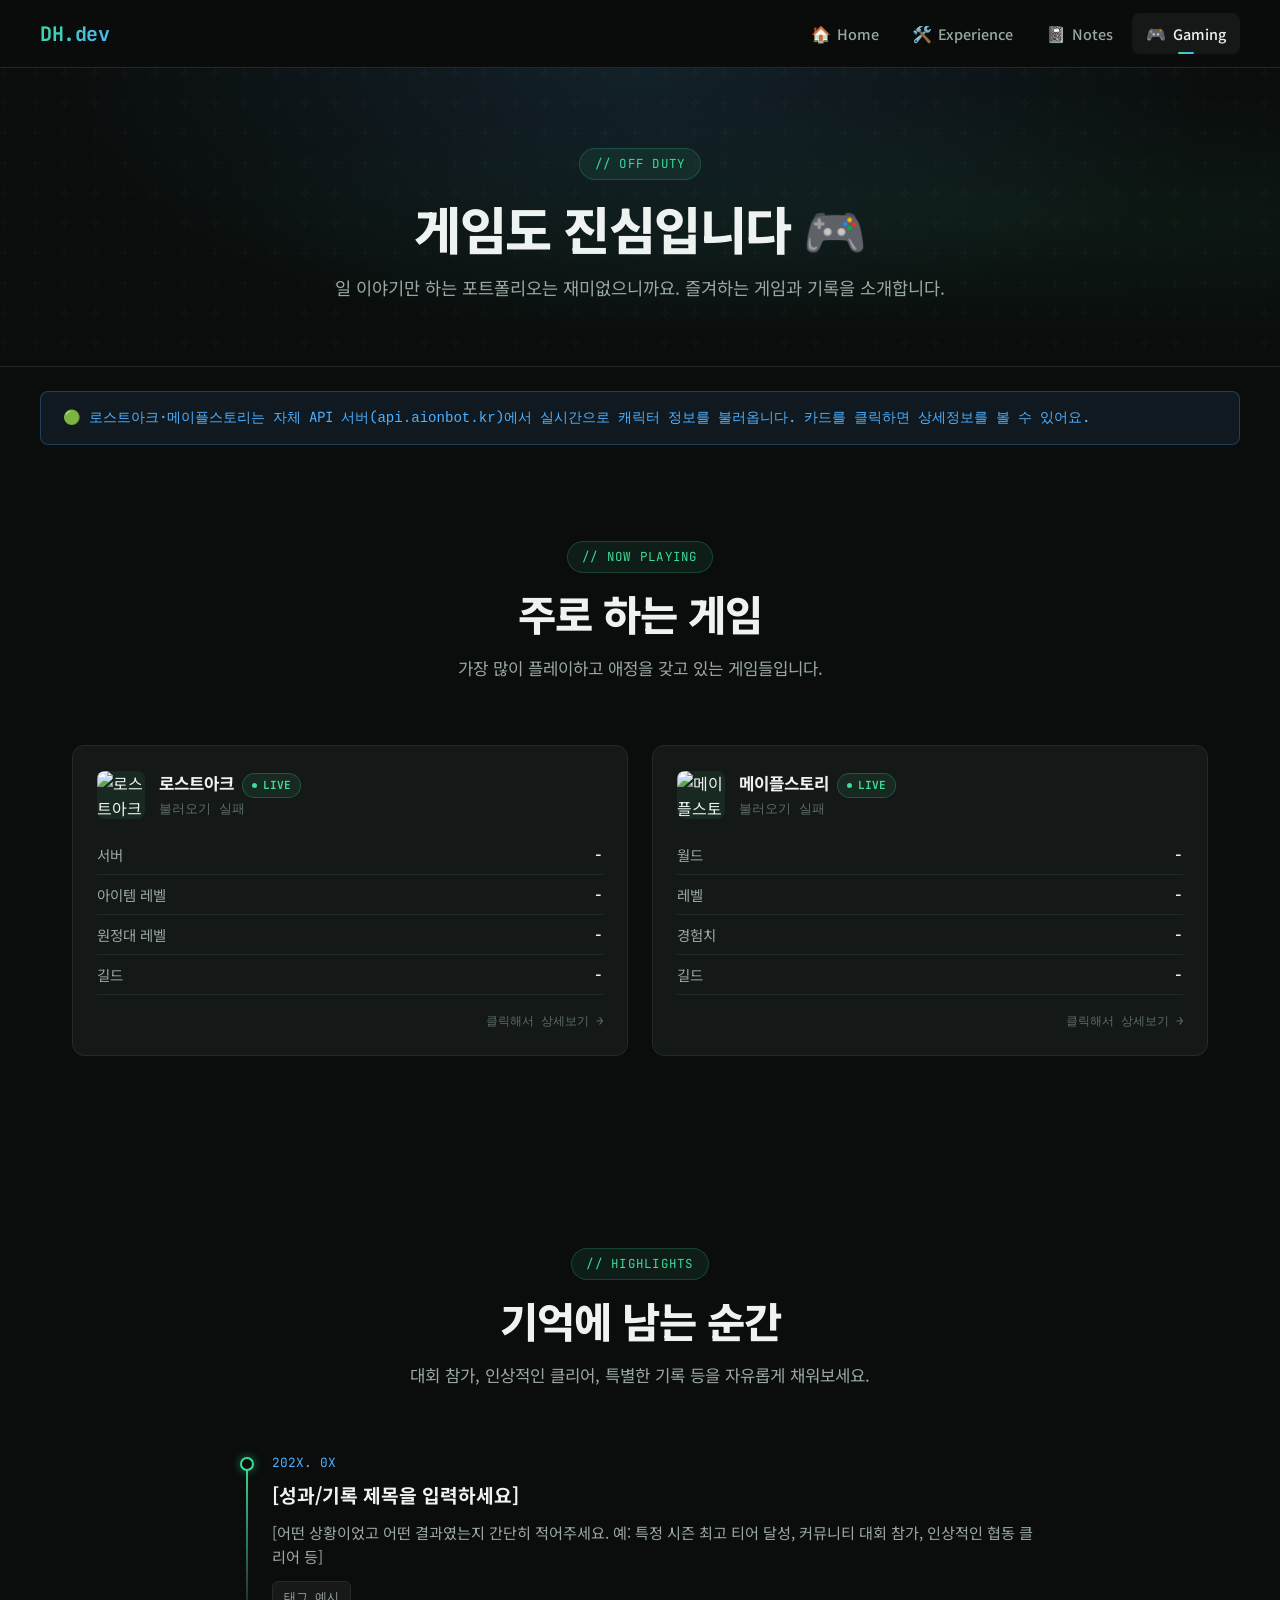
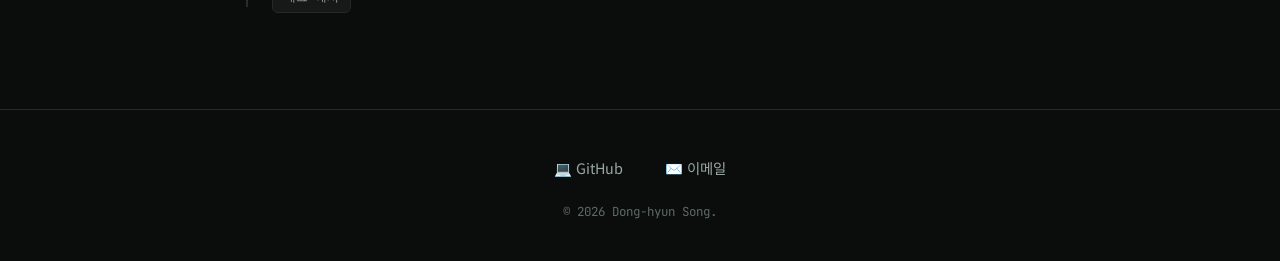
==== gaming.html @ ca07e4b8 "gaming: 각인 배지 한 줄로 표시되도록 수정 (줄바꿈 대신 가로 스크롤)" ====
<!DOCTYPE html>
<html lang="ko">
<head>
  <meta charset="UTF-8" />
  <meta name="viewport" content="width=device-width, initial-scale=1.0" />
  <meta name="description" content="송동현 | 게임 취미와 전적을 소개하는 페이지" />
  <title>Gaming | 송동현</title>
  <link rel="icon" href="data:image/svg+xml,%3Csvg xmlns='http://www.w3.org/2000/svg' viewBox='0 0 100 100'%3E%3Crect width='100' height='100' rx='20' fill='%230a0d0c'/%3E%3Cpath d='M50 18 L82 32 V52 C82 70 68 82 50 88 C32 82 18 70 18 52 V32 Z' fill='none' stroke='%233ddc97' stroke-width='6'/%3E%3Cpath d='M38 50 L46 58 L64 40' fill='none' stroke='%234fb0ff' stroke-width='6' stroke-linecap='round' stroke-linejoin='round'/%3E%3C/svg%3E" />
  <link rel="preconnect" href="https://fonts.googleapis.com" />
  <link rel="preconnect" href="https://fonts.gstatic.com" crossorigin />
  <link href="https://fonts.googleapis.com/css2?family=Noto+Sans+KR:wght@400;500;700;900&family=JetBrains+Mono:wght@400;700&display=swap" rel="stylesheet" />
  <link rel="stylesheet" href="css/style.css" />
  <link rel="stylesheet" href="css/animations.css" />
  <style>
    .placeholder-banner {
      max-width: 1200px;
      margin: 1.5rem auto 0;
      padding: 0.9rem 1.4rem;
      background: rgba(79, 176, 255, 0.08);
      border: 1px solid rgba(79, 176, 255, 0.25);
      border-radius: var(--radius-sm);
      color: var(--accent-blue);
      font-size: 0.88rem;
      font-family: var(--font-mono);
    }
    .game-card-head {
      display: flex;
      align-items: center;
      gap: 0.9rem;
      margin-bottom: 1rem;
    }
    .game-icon {
      width: 48px; height: 48px;
      display: flex; align-items: center; justify-content: center;
      background: rgba(61, 220, 151, 0.08);
      border-radius: var(--radius-sm);
      font-size: 1.4rem;
      flex-shrink: 0;
    }
    .game-meta { font-size: 0.82rem; color: var(--text-muted); font-family: var(--font-mono); }
    .stat-row { display: flex; justify-content: space-between; padding: 0.5rem 0; border-bottom: 1px solid var(--border); font-size: 0.9rem; }
    .stat-row:last-child { border-bottom: none; }
    .stat-row span:first-child { color: var(--text-secondary); }
    .stat-row span:last-child { font-family: var(--font-mono); color: var(--text-primary); font-weight: 600; text-align: right; }
    .game-portrait {
      width: 48px; height: 48px;
      border-radius: var(--radius-sm);
      object-fit: cover;
      background: rgba(61, 220, 151, 0.08);
      flex-shrink: 0;
    }
    .live-badge {
      display: inline-flex; align-items: center; gap: 0.35rem;
      font-family: var(--font-mono); font-size: 0.7rem;
      color: var(--accent-green);
      background: rgba(61, 220, 151, 0.08);
      border: 1px solid rgba(61, 220, 151, 0.25);
      padding: 0.15rem 0.55rem;
      border-radius: 999px;
      margin-left: 0.5rem;
      vertical-align: middle;
    }
    .live-badge .dot {
      width: 5px; height: 5px; border-radius: 50%;
      background: var(--accent-green);
      animation: pulseGlow 2s ease-in-out infinite;
    }

    /* ── Clickable game card ─────────────────────────────── */
    .game-card {
      cursor: pointer;
    }
    .game-card:hover { border-color: var(--border-accent); }
    .game-card:focus-visible {
      outline: 2px solid var(--accent-green);
      outline-offset: 2px;
    }
    .game-card-hint {
      margin-top: 1rem;
      font-size: 0.78rem;
      color: var(--text-muted);
      font-family: var(--font-mono);
      text-align: right;
    }

    /* ── Detail overlay (FLIP shared-element transition) ─── */
    .detail-overlay {
      position: fixed; inset: 0; z-index: 2000;
      display: none;
      background: rgba(5, 8, 7, 0.65);
      backdrop-filter: blur(6px);
      -webkit-backdrop-filter: blur(6px);
    }
    .detail-overlay.open { display: block; }

    .detail-panel {
      position: fixed;
      top: 4vh; left: 8vw; width: 84vw; height: 92vh;
      background: var(--bg-card);
      border: 1px solid var(--border-accent);
      border-radius: var(--radius-lg);
      box-shadow: var(--shadow-card);
      overflow-y: auto;
      transform-origin: top left;
      padding: 2.5rem;
      max-width: 720px;
      margin: 0 auto;
      left: 0; right: 0;
    }

    .detail-close {
      position: absolute;
      top: 1.2rem; right: 1.2rem;
      width: 36px; height: 36px;
      display: flex; align-items: center; justify-content: center;
      background: rgba(255,255,255,0.05);
      border: 1px solid var(--border);
      border-radius: 50%;
      color: var(--text-secondary);
      font-size: 1.1rem;
      cursor: pointer;
    }
    .detail-close:hover { color: var(--text-primary); border-color: var(--accent-green); }

    .detail-content-inner { opacity: 0; transition: opacity 0.25s ease; }
    .detail-content-inner.visible { opacity: 1; }

    .detail-header {
      display: flex; align-items: center; gap: 1.2rem;
      margin-bottom: 2rem;
      padding-right: 2.5rem;
    }
    .detail-portrait {
      width: 84px; height: 84px;
      border-radius: var(--radius-md);
      object-fit: cover;
      background: rgba(61, 220, 151, 0.08);
      flex-shrink: 0;
    }
    .detail-game-tag {
      font-family: var(--font-mono); font-size: 0.75rem;
      color: var(--accent-green); margin-bottom: 0.3rem;
    }
    .detail-title { font-size: 1.5rem; font-weight: 800; margin-bottom: 0.3rem; }
    .detail-sub { color: var(--text-secondary); font-size: 0.92rem; }

    .detail-stats { display: grid; grid-template-columns: 1fr 1fr; gap: 0 2rem; }
    .detail-stats .stat-row { grid-column: span 1; }
    @media (max-width: 560px) {
      .detail-stats { grid-template-columns: 1fr; }
    }

    .detail-external-link {
      display: inline-flex; align-items: center; gap: 0.4rem;
      margin-top: 0.6rem;
      font-family: var(--font-mono); font-size: 0.78rem;
      color: var(--accent-blue);
      border: 1px solid rgba(79, 176, 255, 0.3);
      background: rgba(79, 176, 255, 0.08);
      padding: 0.3rem 0.8rem;
      border-radius: 999px;
    }
    .detail-external-link:hover { border-color: var(--accent-blue); background: rgba(79, 176, 255, 0.14); }

    .detail-section-title {
      font-family: var(--font-mono); font-size: 0.78rem;
      color: var(--accent-blue); text-transform: uppercase; letter-spacing: 0.06em;
      margin: 2rem 0 0.9rem;
      padding-bottom: 0.5rem;
      border-bottom: 1px solid var(--border);
    }
    .detail-loading { color: var(--text-muted); font-size: 0.85rem; font-family: var(--font-mono); }

    .detail-icon-grid {
      display: grid;
      grid-template-columns: repeat(auto-fill, minmax(68px, 1fr));
      gap: 0.7rem;
    }
    .detail-icon-item {
      display: flex; flex-direction: column; align-items: center; gap: 0.3rem;
      text-align: center;
    }
    .detail-icon-item img {
      width: 42px; height: 42px;
      border-radius: 6px; object-fit: cover;
      background: rgba(255,255,255,0.04);
      border: 1px solid var(--border);
    }
    .detail-icon-item .icon-lv {
      font-family: var(--font-mono); font-size: 0.66rem; color: var(--text-muted);
    }
    .detail-icon-item .icon-name {
      font-size: 0.68rem; color: var(--text-secondary); line-height: 1.25;
      max-width: 76px; overflow: hidden; text-overflow: ellipsis;
      white-space: nowrap;
    }

    .detail-badge-list {
      display: flex; flex-wrap: nowrap; gap: 0.4rem;
      overflow-x: auto;
      padding-bottom: 0.2rem; /* room for scrollbar without clipping badges */
    }
    .detail-badge {
      display: inline-flex; align-items: center; gap: 0.3rem;
      padding: 0.3rem 0.6rem;
      border-radius: 6px;
      font-size: 0.76rem;
      white-space: nowrap;
      flex-shrink: 0;
      border: 1px solid var(--border);
      background: rgba(255,255,255,0.03);
    }
    .detail-badge .badge-lv { font-family: var(--font-mono); font-size: 0.7rem; color: var(--text-muted); }

    .detail-table { width: 100%; border-collapse: collapse; font-size: 0.85rem; }
    .detail-table td { padding: 0.4rem 0.5rem; border-bottom: 1px solid var(--border); }
    .detail-table td:first-child { color: var(--text-secondary); }
    .detail-table td:last-child { text-align: right; font-family: var(--font-mono); color: var(--text-primary); }

    /* 로펙에서 가져온 장비/악세서리 (환산점수 등 계산값 제외, 원본 정보만) */
    .equip-grid {
      display: grid;
      grid-template-columns: repeat(auto-fill, minmax(84px, 1fr));
      gap: 0.8rem;
    }
    .equip-item {
      display: flex; flex-direction: column; align-items: center; gap: 0.3rem;
      text-align: center;
    }
    .equip-item img {
      width: 48px; height: 48px;
      border-radius: 6px; object-fit: cover;
      background: rgba(255,255,255,0.04);
      border: 2px solid var(--border);
    }
    .equip-item .equip-slot { font-size: 0.66rem; color: var(--text-muted); }
    .equip-item .equip-name {
      font-size: 0.7rem; color: var(--text-secondary); line-height: 1.25;
      max-width: 90px; overflow: hidden; text-overflow: ellipsis; white-space: nowrap;
    }
    .equip-item .equip-meta { font-family: var(--font-mono); font-size: 0.66rem; color: var(--text-muted); }

    .accessory-grid {
      display: grid;
      grid-template-columns: repeat(auto-fill, minmax(220px, 1fr));
      gap: 0.8rem;
    }
    .accessory-card {
      display: flex; gap: 0.8rem;
      padding: 0.8rem;
      border: 1px solid var(--border);
      border-radius: var(--radius-sm);
      background: rgba(255,255,255,0.02);
    }
    .accessory-card img {
      width: 44px; height: 44px;
      border-radius: 6px; object-fit: cover;
      background: rgba(255,255,255,0.04);
      border: 2px solid var(--border);
      flex-shrink: 0;
    }
    .accessory-card .accessory-quality { font-family: var(--font-mono); font-size: 0.72rem; margin-bottom: 0.3rem; }
    .accessory-option-row { display: flex; gap: 0.4rem; font-size: 0.76rem; color: var(--text-secondary); margin-bottom: 0.15rem; }
    .accessory-option-row .opt-tier { font-family: var(--font-mono); color: var(--text-muted); flex-shrink: 0; }

    .badge-icon { width: 16px; height: 16px; border-radius: 4px; object-fit: cover; }

    @media (prefers-reduced-motion: reduce) {
      .detail-panel { transition: none !important; }
    }
  </style>
</head>
<body>
  <nav class="navbar">
    <div class="nav-inner">
      <a href="index.html" class="nav-logo">DH<span>.</span>dev</a>
      <ul class="nav-links">
        <li><a href="index.html"><span class="nav-icon">🏠</span>Home</a></li>
        <li><a href="experience.html"><span class="nav-icon">🛠️</span>Experience</a></li>
        <li><a href="notes.html"><span class="nav-icon">📓</span>Notes</a></li>
        <li><a href="gaming.html"><span class="nav-icon">🎮</span>Gaming</a></li>
      </ul>
      <button class="nav-hamburger" aria-label="메뉴 열기"><span></span><span></span><span></span></button>
    </div>
  </nav>

  <div class="page-wrapper">
    <div class="page-hero">
      <div class="page-hero-content">
        <span class="section-tag">// Off Duty</span>
        <h1>게임도 진심입니다 🎮</h1>
        <p>일 이야기만 하는 포트폴리오는 재미없으니까요. 즐겨하는 게임과 기록을 소개합니다.</p>
      </div>
    </div>

    <div class="placeholder-banner">
      🟢 로스트아크·메이플스토리는 자체 API 서버(<code>api.aionbot.kr</code>)에서 실시간으로 캐릭터 정보를 불러옵니다. 카드를 클릭하면 상세정보를 볼 수 있어요.
    </div>

    <section class="section">
      <div class="section-header">
        <span class="section-tag">// Now Playing</span>
        <h2 class="section-title">주로 하는 게임</h2>
        <p class="section-desc">가장 많이 플레이하고 애정을 갖고 있는 게임들입니다.</p>
      </div>

      <div class="grid-2 reveal-group">
        <div class="card game-card" id="card-lostark" role="button" tabindex="0" aria-label="로스트아크 상세정보 보기">
          <div class="game-card-head">
            <img class="game-portrait" id="lostark-img" alt="로스트아크 캐릭터 이미지" onerror="this.replaceWith(Object.assign(document.createElement('div'),{className:'game-icon',textContent:'🗡️'}))" />
            <div>
              <h3 style="font-size:1.05rem;">로스트아크<span class="live-badge"><span class="dot"></span>LIVE</span></h3>
              <div class="game-meta" id="lostark-meta">불러오는 중…</div>
            </div>
          </div>
          <div class="stat-row"><span>서버</span><span id="lostark-server">-</span></div>
          <div class="stat-row"><span>아이템 레벨</span><span id="lostark-itemlevel">-</span></div>
          <div class="stat-row"><span>원정대 레벨</span><span id="lostark-expedition">-</span></div>
          <div class="stat-row"><span>길드</span><span id="lostark-guild">-</span></div>
          <div class="game-card-hint">클릭해서 상세보기 →</div>
        </div>

        <div class="card game-card" id="card-maple" role="button" tabindex="0" aria-label="메이플스토리 상세정보 보기">
          <div class="game-card-head">
            <img class="game-portrait" id="maple-img" alt="메이플스토리 캐릭터 이미지" onerror="this.replaceWith(Object.assign(document.createElement('div'),{className:'game-icon',textContent:'🍁'}))" />
            <div>
              <h3 style="font-size:1.05rem;">메이플스토리<span class="live-badge"><span class="dot"></span>LIVE</span></h3>
              <div class="game-meta" id="maple-meta">불러오는 중…</div>
            </div>
          </div>
          <div class="stat-row"><span>월드</span><span id="maple-world">-</span></div>
          <div class="stat-row"><span>레벨</span><span id="maple-level">-</span></div>
          <div class="stat-row"><span>경험치</span><span id="maple-exp">-</span></div>
          <div class="stat-row"><span>길드</span><span id="maple-guild">-</span></div>
          <div class="game-card-hint">클릭해서 상세보기 →</div>
        </div>
      </div>
    </section>

    <!-- ── ACHIEVEMENTS ─────────────────────────────────── -->
    <section class="section">
      <div class="section-header">
        <span class="section-tag">// Highlights</span>
        <h2 class="section-title">기억에 남는 순간</h2>
        <p class="section-desc">대회 참가, 인상적인 클리어, 특별한 기록 등을 자유롭게 채워보세요.</p>
      </div>

      <div class="timeline">
        <div class="timeline-item">
          <div class="timeline-dot"></div>
          <div class="timeline-date">202X. 0X</div>
          <div class="timeline-title">[성과/기록 제목을 입력하세요]</div>
          <p class="timeline-desc">[어떤 상황이었고 어떤 결과였는지 간단히 적어주세요. 예: 특정 시즌 최고 티어 달성, 커뮤니티 대회 참가, 인상적인 협동 클리어 등]</p>
          <div class="timeline-tags">
            <span class="tag">태그 예시</span>
          </div>
        </div>
      </div>
    </section>
  </div>

  <!-- ── Detail overlay ───────────────────────────────────── -->
  <div class="detail-overlay" id="detail-overlay" aria-hidden="true">
    <div class="detail-panel" id="detail-panel">
      <button class="detail-close" id="detail-close" aria-label="닫기">✕</button>
      <div class="detail-content-inner" id="detail-content-inner">
        <div class="detail-header">
          <img class="detail-portrait" id="detail-portrait" alt="" onerror="this.style.visibility='hidden'" />
          <div>
            <div class="detail-game-tag" id="detail-game-tag"></div>
            <div class="detail-title" id="detail-title"></div>
            <div class="detail-sub" id="detail-sub"></div>
            <a class="detail-external-link" id="detail-external-link" href="#" target="_blank" rel="noopener">↗ 원본 사이트에서 더 자세히 보기</a>
          </div>
        </div>
        <div class="detail-stats" id="detail-stats"></div>
        <div id="detail-extra"></div>
      </div>
    </div>
  </div>

  <footer>
    <div class="footer-inner">
      <div class="footer-links">
        <a class="footer-link" href="https://github.com/songdong7409-creator" target="_blank" rel="noopener">💻 GitHub</a>
        <a class="footer-link" href="mailto:songdong7409@gmail.com">✉️ 이메일</a>
      </div>
      <div class="footer-copy">© 2026 Dong-hyun Song.</div>
    </div>
  </footer>

  <script src="js/main.js"></script>
  <script>
    (function () {
      'use strict';
      const API_BASE = 'https://api.aionbot.kr';
      const LOSTARK_CHARACTER = '물설아';
      const MAPLE_CHARACTER = '트넌지팅럴넌';
      const REDUCE_MOTION = window.matchMedia('(prefers-reduced-motion: reduce)').matches;

      let lostarkData = null;
      let mapleData = null;
      let lostarkDetailData = null;
      let mapleDetailData = null;
      let lopecData = null; // 로펙에서 가져온 장비/악세서리/각인아이콘 (환산점수 등은 제외)

      const LOSTARK_GRADE_COLOR = {
        '일반': '#b0b0b0', '고급': '#86e08a', '희귀': '#5fb6ff',
        '영웅': '#c576f6', '전설': '#f6a623', '유물': '#f0522d', '고대': '#e0d0a8', '에스더': '#ff8fc7',
      };

      // ── Load summary cards ──────────────────────────────
      async function loadLostArk() {
        const metaEl = document.getElementById('lostark-meta');
        try {
          const res = await fetch(`${API_BASE}/api/lostark/${encodeURIComponent(LOSTARK_CHARACTER)}`);
          if (!res.ok) throw new Error(`HTTP ${res.status}`);
          const d = await res.json();
          lostarkData = d;

          setImageBlob(document.getElementById('lostark-img'), imgProxy(d.CharacterImage));
          metaEl.textContent = `${d.CharacterClassName || 'MMORPG'} · ${d.CharacterName || LOSTARK_CHARACTER}`;
          document.getElementById('lostark-server').textContent = d.ServerName || '-';
          document.getElementById('lostark-itemlevel').textContent = d.ItemAvgLevel || '-';
          document.getElementById('lostark-expedition').textContent = d.ExpeditionLevel ? `Lv.${d.ExpeditionLevel}` : '-';
          document.getElementById('lostark-guild').textContent = d.GuildName || '-';
        } catch (err) {
          metaEl.textContent = '불러오기 실패';
          console.warn('Lost Ark API error:', err);
        }
      }

      let mapleMaintenance = false;

      async function loadMaple() {
        const metaEl = document.getElementById('maple-meta');
        try {
          const res = await fetch(`${API_BASE}/api/maple/${encodeURIComponent(MAPLE_CHARACTER)}`);
          if (res.status === 503) {
            const body = await res.json().catch(() => ({}));
            if (body.error === 'maintenance') {
              mapleMaintenance = true;
              metaEl.textContent = '🛠️ 점검 중';
              ['maple-world', 'maple-level', 'maple-exp', 'maple-guild'].forEach((id) => {
                document.getElementById(id).textContent = '점검 중';
              });
              return;
            }
          }
          if (!res.ok) throw new Error(`HTTP ${res.status}`);
          const d = await res.json();
          mapleData = d;
          mapleMaintenance = false;

          if (d.character_image) setImageBlob(document.getElementById('maple-img'), imgProxy(d.character_image));
          metaEl.textContent = `${d.character_class || 'MMORPG'} · ${d.character_name || MAPLE_CHARACTER}`;
          document.getElementById('maple-world').textContent = d.world_name || '-';
          document.getElementById('maple-level').textContent = d.character_level ? `Lv.${d.character_level}` : '-';
          document.getElementById('maple-exp').textContent = d.character_exp_rate ? `${d.character_exp_rate}%` : '-';
          document.getElementById('maple-guild').textContent = d.character_guild_name || '-';
        } catch (err) {
          metaEl.textContent = '불러오기 실패';
          console.warn('MapleStory API error:', err);
        }
      }

      // ── Detail overlay content ──────────────────────────
      function statRow(label, value) {
        return `<div class="stat-row"><span>${label}</span><span>${value ?? '-'}</span></div>`;
      }

      function escapeHtml(s) {
        return String(s ?? '').replace(/[&<>"']/g, (c) => ({ '&': '&amp;', '<': '&lt;', '>': '&gt;', '"': '&quot;', "'": '&#39;' }[c]));
      }

      // 일부 방문자 네트워크/확장 프로그램이 <img src>로 게임사 CDN 이미지를
      // 바로 여는 걸 막는 경우가 있어서, fetch로 받아 blob URL로 바꿔서 표시합니다.
      function imgProxy(url) {
        return url ? `${API_BASE}/api/img?u=${encodeURIComponent(url)}` : '';
      }

      async function setImageBlob(imgEl, url) {
        if (!imgEl || !url) return;
        try {
          const res = await fetch(url);
          if (!res.ok) throw new Error(`HTTP ${res.status}`);
          const blob = await res.blob();
          imgEl.src = URL.createObjectURL(blob);
        } catch (err) {
          imgEl.dispatchEvent(new Event('error'));
        }
      }

      // container 안의 data-src 속성이 붙은 <img>들을 전부 blob으로 채웁니다.
      function hydrateImages(container) {
        container.querySelectorAll('img[data-src]').forEach((img) => {
          const url = img.dataset.src;
          delete img.dataset.src;
          setImageBlob(img, url);
        });
      }

      function renderIconGrid(items, { levelKey = 'level', levelPrefix = 'Lv.' } = {}) {
        if (!items || !items.length) return '<p class="detail-loading">정보 없음</p>';
        return `<div class="detail-icon-grid">${items.map((it) => `
          <div class="detail-icon-item">
            <img data-src="${imgProxy(it.icon)}" alt="" onerror="this.style.visibility='hidden'" />
            <div class="icon-name">${escapeHtml(it.name)}</div>
            ${it[levelKey] != null ? `<div class="icon-lv">${levelPrefix}${escapeHtml(it[levelKey])}</div>` : ''}
          </div>`).join('')}</div>`;
      }

      function renderArkPassiveBadges(items, icons) {
        if (!items || !items.length) return '<p class="detail-loading">정보 없음</p>';
        return `<div class="detail-badge-list">${items.map((it) => {
          const color = LOSTARK_GRADE_COLOR[it.grade] || 'var(--text-secondary)';
          const icon = icons && icons[it.name];
          const iconHtml = icon ? `<img class="badge-icon" data-src="${imgProxy(icon)}" alt="" onerror="this.style.visibility='hidden'" />` : '';
          return `<span class="detail-badge" style="border-color:${color}55;color:${color};">${iconHtml}${escapeHtml(it.name)}<span class="badge-lv">Lv.${escapeHtml(it.level)}</span></span>`;
        }).join('')}</div>`;
      }

      function renderHyperStatTable(items) {
        if (!items || !items.length) return '<p class="detail-loading">정보 없음</p>';
        return `<table class="detail-table">${items.map((h) => `
          <tr><td>${escapeHtml(h.type)} (Lv.${escapeHtml(h.level)})</td><td>${escapeHtml(h.increase)}</td></tr>
        `).join('')}</table>`;
      }

      // ── 로펙(lopec.kr)에서 가져온 장비/악세서리 렌더링 ─────
      // 환산점수·전투력·랭킹 등 그쪽 자체 계산값은 절대 안 씀 — 아이템 이름·품질·옵션 같은
      // 원본 게임 정보만 그대로 옮긴다.
      function renderEquipmentGrid(items) {
        if (!items || !items.length) return '<p class="detail-loading">정보 없음</p>';
        return `<div class="equip-grid">${items.map((it) => {
          const color = LOSTARK_GRADE_COLOR[it.grade] || 'var(--border)';
          const meta = [it.itemLevel, it.quality].filter(Boolean).join(' · ');
          return `
          <div class="equip-item">
            <img data-src="${imgProxy(it.icon)}" alt="" style="border-color:${color}88;" onerror="this.style.visibility='hidden'" />
            <div class="equip-slot">${escapeHtml(it.slot)}</div>
            <div class="equip-name" title="${escapeHtml(it.name)}">${escapeHtml(it.name)}</div>
            <div class="equip-meta">${escapeHtml(meta)}</div>
          </div>`;
        }).join('')}</div>`;
      }

      function optionRowsHtml(options) {
        return (options || []).map((o) => `
          <div class="accessory-option-row"><span class="opt-tier">${escapeHtml(o.tier)}</span><span>${escapeHtml(o.text)}</span></div>
        `).join('');
      }

      function statRowsHtml(stats) {
        return (stats || []).map((s) => `
          <div class="accessory-option-row"><span class="opt-tier">${escapeHtml(s.name)}</span><span>+${escapeHtml(s.value)}</span></div>
        `).join('');
      }

      function renderAccessoryCards(items) {
        if (!items || !items.length) return '<p class="detail-loading">정보 없음</p>';
        return `<div class="accessory-grid">${items.map((it) => {
          const color = LOSTARK_GRADE_COLOR[it.grade] || 'var(--border)';
          const img = `<img data-src="${imgProxy(it.icon)}" alt="" style="border-color:${color}88;" onerror="this.style.visibility='hidden'" />`;

          if (it.type === 'stone') {
            const pointsHtml = (it.engravingPoints || []).map((p) => `
              <div class="accessory-option-row"><span class="opt-tier">${escapeHtml(p.name)}</span><span>+${escapeHtml(p.value)}</span></div>
            `).join('');
            const penaltyHtml = it.penalty
              ? `<div class="accessory-option-row" style="color:#ff8a80;"><span class="opt-tier">${escapeHtml(it.penalty.name)}</span><span>-${escapeHtml(it.penalty.value)}</span></div>`
              : '';
            return `
            <div class="accessory-card">
              ${img}
              <div>
                <div class="accessory-quality" style="color:${color};">어빌리티 스톤 · ${escapeHtml(it.stoneName || it.grade || '')}</div>
                ${pointsHtml}${penaltyHtml}
              </div>
            </div>`;
          }

          if (it.type === 'bangle') {
            return `
            <div class="accessory-card">
              ${img}
              <div>
                <div class="accessory-quality" style="color:${color};">팔찌 · ${escapeHtml(it.grade || '')}</div>
                ${statRowsHtml(it.stats)}
                ${optionRowsHtml(it.options)}
              </div>
            </div>`;
          }

          return `
          <div class="accessory-card">
            ${img}
            <div>
              <div class="accessory-quality" style="color:${color};">${escapeHtml(it.tier || '')} · ${escapeHtml(it.quality || '')}</div>
              ${optionRowsHtml(it.options)}
            </div>
          </div>`;
        }).join('')}</div>`;
      }

      // ── Lazy-loaded extra detail sections ────────────────
      async function loadLostArkDetailExtra() {
        const extraEl = document.getElementById('detail-extra');
        if (lostarkDetailData) return renderLostArkExtra(lostarkDetailData, lopecData);

        extraEl.innerHTML = `
          <div class="detail-section-title">각인</div><p class="detail-loading">불러오는 중…</p>
          <div class="detail-section-title">보석</div><p class="detail-loading">불러오는 중…</p>
          <div class="detail-section-title">전투 스킬</div><p class="detail-loading">불러오는 중…</p>
          <div class="detail-section-title">장비</div><p class="detail-loading">불러오는 중…</p>
          <div class="detail-section-title">악세서리</div><p class="detail-loading">불러오는 중…</p>`;

        const [detailRes, lopecRes] = await Promise.allSettled([
          fetch(`${API_BASE}/api/lostark/${encodeURIComponent(LOSTARK_CHARACTER)}/detail`).then((r) => {
            if (!r.ok) throw new Error(`HTTP ${r.status}`);
            return r.json();
          }),
          fetch(`${API_BASE}/api/lostark/${encodeURIComponent(LOSTARK_CHARACTER)}/lopec`).then((r) => {
            if (!r.ok) throw new Error(`HTTP ${r.status}`);
            return r.json();
          }),
        ]);

        if (detailRes.status !== 'fulfilled') {
          extraEl.innerHTML = '<p class="detail-loading">상세 정보를 불러오지 못했습니다.</p>';
          console.warn('Lost Ark detail error:', detailRes.reason);
          return;
        }

        lostarkDetailData = detailRes.value;
        lopecData = lopecRes.status === 'fulfilled' ? lopecRes.value : null;
        if (lopecRes.status !== 'fulfilled') console.warn('lopec fetch failed:', lopecRes.reason);

        renderLostArkExtra(lostarkDetailData, lopecData);
      }

      function renderLostArkExtra(d, lopec) {
        const extraEl = document.getElementById('detail-extra');
        extraEl.innerHTML = `
          <div class="detail-section-title">각인</div>
          ${renderArkPassiveBadges(d.arkPassive, lopec?.engravingIcons)}
          <div class="detail-section-title">보석 ${d.gems?.length || 0}개</div>
          ${renderIconGrid(d.gems)}
          <div class="detail-section-title">전투 스킬 ${d.skills?.length || 0}개</div>
          ${renderIconGrid(d.skills)}
          <div class="detail-section-title">장비 ${lopec?.equipment?.length || 0}개</div>
          ${lopec ? renderEquipmentGrid(lopec.equipment) : '<p class="detail-loading">불러오지 못했습니다 (로펙)</p>'}
          <div class="detail-section-title">악세서리 ${lopec?.accessories?.length || 0}개</div>
          ${lopec ? renderAccessoryCards(lopec.accessories) : '<p class="detail-loading">불러오지 못했습니다 (로펙)</p>'}
        `;
        hydrateImages(extraEl);
      }

      async function loadMapleDetailExtra() {
        const extraEl = document.getElementById('detail-extra');
        if (mapleDetailData) return renderMapleExtra(mapleDetailData);

        extraEl.innerHTML = `
          <div class="detail-section-title">장비</div><p class="detail-loading">불러오는 중…</p>
          <div class="detail-section-title">심볼</div><p class="detail-loading">불러오는 중…</p>
          <div class="detail-section-title">하이퍼스탯</div><p class="detail-loading">불러오는 중…</p>`;

        try {
          const res = await fetch(`${API_BASE}/api/maple/${encodeURIComponent(MAPLE_CHARACTER)}/detail`);
          if (!res.ok) throw new Error(`HTTP ${res.status}`);
          mapleDetailData = await res.json();
          renderMapleExtra(mapleDetailData);
        } catch (err) {
          extraEl.innerHTML = '<p class="detail-loading">상세 정보를 불러오지 못했습니다.</p>';
          console.warn('MapleStory detail error:', err);
        }
      }

      function renderMapleExtra(d) {
        const extraEl = document.getElementById('detail-extra');
        extraEl.innerHTML = `
          <div class="detail-section-title">장비 ${d.equipment?.length || 0}개</div>
          ${renderIconGrid((d.equipment || []).map((e) => ({ name: e.name, icon: e.icon })))}
          <div class="detail-section-title">심볼 ${d.symbols?.length || 0}개</div>
          ${renderIconGrid(d.symbols)}
          <div class="detail-section-title">하이퍼스탯</div>
          ${renderHyperStatTable(d.hyperStat)}
        `;
        hydrateImages(extraEl);
      }

      function populateLostArkDetail() {
        const d = lostarkData;
        document.getElementById('detail-game-tag').textContent = '🗡️ 로스트아크';
        document.getElementById('detail-title').textContent = d?.CharacterName || LOSTARK_CHARACTER;
        document.getElementById('detail-external-link').href = `https://lopec.kr/character/specPoint/${encodeURIComponent(LOSTARK_CHARACTER)}`;

        if (!d) {
          document.getElementById('detail-sub').textContent = '불러오는 중…';
          document.getElementById('detail-stats').innerHTML = '<p style="color:var(--text-secondary);">불러오는 중…</p>';
          document.getElementById('detail-extra').innerHTML = '';
          loadLostArk().then(() => {
            if (activeCard === lostarkCard) populateLostArkDetail();
          });
          return;
        }

        setImageBlob(document.getElementById('detail-portrait'), imgProxy(d.CharacterImage));
        document.getElementById('detail-sub').textContent = `${d.ServerName} · ${d.CharacterClassName} · ${d.Title || ''}`;

        const statsHtml = [
          statRow('서버', d.ServerName),
          statRow('직업', d.CharacterClassName),
          statRow('아이템 레벨', d.ItemAvgLevel),
          statRow('원정대 레벨', d.ExpeditionLevel ? `Lv.${d.ExpeditionLevel}` : '-'),
          statRow('전투 레벨', d.CharacterLevel),
          statRow('칭호', d.Title),
          statRow('길드', d.GuildName),
          statRow('길드 등급', d.GuildMemberGrade),
          statRow('스킬 포인트', (d.UsingSkillPoint != null && d.TotalSkillPoint != null) ? `${d.UsingSkillPoint} / ${d.TotalSkillPoint}` : '-'),
          statRow('명예 포인트', d.HonorPoint),
        ].join('');

        document.getElementById('detail-stats').innerHTML = statsHtml;
        document.getElementById('detail-extra').innerHTML = '';
        loadLostArkDetailExtra();
      }

      function populateMapleDetail() {
        const d = mapleData;
        document.getElementById('detail-game-tag').textContent = '🍁 메이플스토리';
        document.getElementById('detail-title').textContent = d?.character_name || MAPLE_CHARACTER;
        document.getElementById('detail-external-link').href = `https://maplescouter.com/ko/info?name=${encodeURIComponent(MAPLE_CHARACTER)}`;

        if (mapleMaintenance) {
          setImageBlob(document.getElementById('detail-portrait'), '');
          document.getElementById('detail-sub').textContent = '넥슨 서버 점검 중입니다';
          document.getElementById('detail-stats').innerHTML = '<p style="color:var(--text-secondary);">🛠️ 점검이 끝나면 자동으로 다시 불러옵니다. 잠시 후 다시 열어봐주세요.</p>';
          document.getElementById('detail-extra').innerHTML = '';
          return;
        }

        if (!d) {
          // 최초 로딩이 실패/지연됐을 수 있으니 다시 시도하고, 이 카드가 여전히 열려있으면 갱신
          document.getElementById('detail-sub').textContent = '불러오는 중…';
          document.getElementById('detail-stats').innerHTML = '<p style="color:var(--text-secondary);">불러오는 중…</p>';
          document.getElementById('detail-extra').innerHTML = '';
          loadMaple().then(() => {
            if (activeCard === mapleCard) populateMapleDetail();
          });
          return;
        }

        setImageBlob(document.getElementById('detail-portrait'), imgProxy(d.character_image));
        document.getElementById('detail-sub').textContent = `${d.world_name} · ${d.character_class} · ${d.character_guild_name || '길드 없음'}`;

        const expFormatted = d.character_exp != null ? Number(d.character_exp).toLocaleString('ko-KR') : null;

        const statsHtml = [
          statRow('월드', d.world_name),
          statRow('직업', `${d.character_class || '-'} (${d.character_class_level || '-'}차)`),
          statRow('레벨', d.character_level),
          statRow('경험치', expFormatted),
          statRow('경험치%', d.character_exp_rate ? `${d.character_exp_rate}%` : '-'),
          statRow('성별', d.character_gender),
          statRow('길드', d.character_guild_name),
          statRow('해방 퀘스트', d.liberation_quest_clear === 'true' || d.liberation_quest_clear === true ? '완료' : (d.liberation_quest_clear || '-')),
        ].join('');

        document.getElementById('detail-stats').innerHTML = statsHtml;
        document.getElementById('detail-extra').innerHTML = '';
        loadMapleDetailExtra();
      }

      // ── FLIP shared-element open/close ──────────────────
      const overlay = document.getElementById('detail-overlay');
      const panel = document.getElementById('detail-panel');
      const contentInner = document.getElementById('detail-content-inner');
      let activeCard = null;

      function openDetail(cardEl, populateFn) {
        activeCard = cardEl;
        populateFn();
        contentInner.classList.remove('visible');

        overlay.classList.add('open');
        overlay.setAttribute('aria-hidden', 'false');
        document.body.style.overflow = 'hidden';

        if (REDUCE_MOTION) {
          panel.style.transition = 'none';
          panel.style.transform = 'none';
          contentInner.classList.add('visible');
          return;
        }

        const first = cardEl.getBoundingClientRect();
        panel.style.transition = 'none';
        panel.style.transform = 'none';
        // force layout so panel is at its final CSS-defined geometry
        // eslint-disable-next-line no-unused-expressions
        panel.offsetHeight;
        const last = panel.getBoundingClientRect();

        const dx = first.left - last.left;
        const dy = first.top - last.top;
        const sx = first.width / last.width;
        const sy = first.height / last.height;

        panel.style.transform = `translate(${dx}px, ${dy}px) scale(${sx}, ${sy})`;
        panel.style.borderRadius = '12px';

        requestAnimationFrame(() => {
          requestAnimationFrame(() => {
            panel.style.transition = 'transform 0.45s cubic-bezier(0.16, 1, 0.3, 1), border-radius 0.45s ease';
            panel.style.transform = 'translate(0, 0) scale(1, 1)';
            panel.style.borderRadius = '20px';
          });
        });

        panel.addEventListener('transitionend', function onEnd(e) {
          if (e.propertyName !== 'transform') return;
          panel.removeEventListener('transitionend', onEnd);
          contentInner.classList.add('visible');
        });
      }

      function closeDetail() {
        if (!activeCard) return;
        const cardEl = activeCard;

        if (REDUCE_MOTION) {
          overlay.classList.remove('open');
          overlay.setAttribute('aria-hidden', 'true');
          document.body.style.overflow = '';
          activeCard = null;
          return;
        }

        contentInner.classList.remove('visible');

        const doShrink = () => {
          const target = cardEl.getBoundingClientRect();
          const current = panel.getBoundingClientRect();
          const dx = target.left - current.left;
          const dy = target.top - current.top;
          const sx = target.width / current.width;
          const sy = target.height / current.height;

          panel.style.transition = 'transform 0.4s cubic-bezier(0.4, 0, 0.2, 1), border-radius 0.4s ease';
          panel.style.transform = `translate(${dx}px, ${dy}px) scale(${sx}, ${sy})`;
          panel.style.borderRadius = '12px';

          panel.addEventListener('transitionend', function onEnd(e) {
            if (e.propertyName !== 'transform') return;
            panel.removeEventListener('transitionend', onEnd);
            overlay.classList.remove('open');
            overlay.setAttribute('aria-hidden', 'true');
            document.body.style.overflow = '';
            panel.style.transition = 'none';
            panel.style.transform = 'none';
            activeCard = null;
          });
        };

        setTimeout(doShrink, 150);
      }

      const lostarkCard = document.getElementById('card-lostark');
      const mapleCard = document.getElementById('card-maple');

      function bindCard(cardEl, populateFn) {
        cardEl.addEventListener('click', () => openDetail(cardEl, populateFn));
        cardEl.addEventListener('keydown', (e) => {
          if (e.key === 'Enter' || e.key === ' ') {
            e.preventDefault();
            openDetail(cardEl, populateFn);
          }
        });
      }

      bindCard(lostarkCard, populateLostArkDetail);
      bindCard(mapleCard, populateMapleDetail);

      document.getElementById('detail-close').addEventListener('click', closeDetail);
      overlay.addEventListener('click', (e) => {
        if (e.target === overlay) closeDetail();
      });
      document.addEventListener('keydown', (e) => {
        if (e.key === 'Escape' && overlay.classList.contains('open')) closeDetail();
      });

      loadLostArk();
      loadMaple();
    })();
  </script>
</body>
</html>
---- css/style.css ----
/* ========================
   CSS Variables & Reset
   ======================== */
:root {
  --bg-primary: #0a0d0c;
  --bg-secondary: #101412;
  --bg-card: #141917;
  --bg-card-hover: #1a201d;
  --accent-green: #3ddc97;
  --accent-blue: #4fb0ff;
  --accent-gradient: linear-gradient(135deg, #3ddc97, #4fb0ff);
  --text-primary: #eef2f0;
  --text-secondary: #9aa8a3;
  --text-muted: #5c6b65;
  --border: #232b27;
  --border-accent: rgba(61, 220, 151, 0.3);
  --shadow-glow: 0 0 20px rgba(61, 220, 151, 0.15);
  --shadow-card: 0 4px 24px rgba(0, 0, 0, 0.4);
  --radius-sm: 8px;
  --radius-md: 12px;
  --radius-lg: 20px;
  --nav-height: 68px;
  --font-mono: 'JetBrains Mono', 'Fira Code', 'Courier New', monospace;
  --transition: 0.3s cubic-bezier(0.4, 0, 0.2, 1);
}

*, *::before, *::after {
  box-sizing: border-box;
  margin: 0;
  padding: 0;
}

html {
  scroll-behavior: smooth;
  font-size: 16px;
}

body {
  background-color: var(--bg-primary);
  color: var(--text-primary);
  font-family: 'Pretendard', 'Noto Sans KR', -apple-system, BlinkMacSystemFont, 'Segoe UI', sans-serif;
  line-height: 1.6;
  overflow-x: hidden;
}

a { color: inherit; text-decoration: none; }
img { max-width: 100%; display: block; }
button { font-family: inherit; }

/* Scrollbar */
::-webkit-scrollbar { width: 6px; }
::-webkit-scrollbar-track { background: var(--bg-secondary); }
::-webkit-scrollbar-thumb { background: var(--accent-blue); border-radius: 3px; }
::-webkit-scrollbar-thumb:hover { background: var(--accent-green); }

/* ========================
   Navbar
   ======================== */
.navbar {
  position: fixed;
  top: 0; left: 0; right: 0;
  height: var(--nav-height);
  background: rgba(10, 13, 12, 0.85);
  backdrop-filter: blur(20px);
  -webkit-backdrop-filter: blur(20px);
  border-bottom: 1px solid var(--border);
  z-index: 1000;
  display: flex;
  align-items: center;
  padding: 0 2rem;
  transition: border-color var(--transition);
}

.navbar.scrolled {
  border-bottom-color: var(--border-accent);
  box-shadow: 0 2px 20px rgba(61, 220, 151, 0.08);
}

.nav-inner {
  max-width: 1200px;
  width: 100%;
  margin: 0 auto;
  display: flex;
  align-items: center;
  justify-content: space-between;
}

.nav-logo {
  font-family: var(--font-mono);
  font-size: 1.25rem;
  font-weight: 700;
  background: var(--accent-gradient);
  -webkit-background-clip: text;
  -webkit-text-fill-color: transparent;
  background-clip: text;
  letter-spacing: -0.5px;
}

.nav-logo span { color: var(--accent-green); }

.nav-links {
  display: flex;
  align-items: center;
  gap: 0.25rem;
  list-style: none;
}

.nav-links a {
  display: flex;
  align-items: center;
  gap: 0.4rem;
  padding: 0.5rem 0.9rem;
  border-radius: var(--radius-sm);
  font-size: 0.9rem;
  font-weight: 500;
  color: var(--text-secondary);
  transition: color var(--transition), background var(--transition);
  position: relative;
}

.nav-links a:hover,
.nav-links a.active {
  color: var(--text-primary);
  background: rgba(255, 255, 255, 0.05);
}

.nav-links a.active::after {
  content: '';
  position: absolute;
  bottom: 0; left: 50%;
  transform: translateX(-50%);
  width: 16px; height: 2px;
  background: var(--accent-gradient);
  border-radius: 2px;
}

.nav-links .nav-icon { font-size: 1rem; }

.nav-hamburger {
  display: none;
  flex-direction: column;
  gap: 5px;
  cursor: pointer;
  padding: 8px;
  background: none;
  border: none;
}

.nav-hamburger span {
  display: block;
  width: 22px; height: 2px;
  background: var(--text-primary);
  border-radius: 2px;
  transition: var(--transition);
}

/* ========================
   Page Wrapper / Sections
   ======================== */
.page-wrapper { padding-top: var(--nav-height); min-height: 100vh; }

.section {
  padding: 6rem 2rem;
  max-width: 1200px;
  margin: 0 auto;
}

.section-header { text-align: center; margin-bottom: 4rem; }

.section-tag {
  display: inline-block;
  font-family: var(--font-mono);
  font-size: 0.78rem;
  color: var(--accent-green);
  background: rgba(61, 220, 151, 0.08);
  border: 1px solid rgba(61, 220, 151, 0.2);
  padding: 0.3rem 0.9rem;
  border-radius: 999px;
  letter-spacing: 0.1em;
  text-transform: uppercase;
  margin-bottom: 1rem;
}

.section-title {
  font-size: clamp(1.8rem, 4vw, 2.6rem);
  font-weight: 800;
  letter-spacing: -1px;
  line-height: 1.2;
  margin-bottom: 1rem;
}

.section-title .highlight {
  background: var(--accent-gradient);
  -webkit-background-clip: text;
  -webkit-text-fill-color: transparent;
  background-clip: text;
}

.section-desc {
  font-size: 1.05rem;
  color: var(--text-secondary);
  max-width: 560px;
  margin: 0 auto;
}

/* ========================
   Cards / Buttons / Tags
   ======================== */
.card {
  background: var(--bg-card);
  border: 1px solid var(--border);
  border-radius: var(--radius-md);
  padding: 1.5rem;
  transition: border-color var(--transition), transform var(--transition), box-shadow var(--transition), background var(--transition);
}

.card:hover {
  border-color: var(--border-accent);
  background: var(--bg-card-hover);
  transform: translateY(-3px);
  box-shadow: var(--shadow-glow);
}

.btn {
  display: inline-flex;
  align-items: center;
  gap: 0.5rem;
  padding: 0.75rem 1.5rem;
  border-radius: var(--radius-sm);
  font-size: 0.95rem;
  font-weight: 600;
  cursor: pointer;
  transition: var(--transition);
  border: none;
}

.btn-primary {
  background: var(--accent-gradient);
  color: #06120d;
  box-shadow: 0 4px 15px rgba(61, 220, 151, 0.25);
}

.btn-primary:hover {
  transform: translateY(-2px);
  box-shadow: 0 8px 25px rgba(61, 220, 151, 0.4);
}

.btn-outline {
  background: transparent;
  color: var(--text-primary);
  border: 1px solid var(--border);
}

.btn-outline:hover {
  border-color: var(--accent-green);
  color: var(--accent-green);
  background: rgba(61, 220, 151, 0.05);
}

.tag {
  display: inline-flex;
  align-items: center;
  gap: 0.3rem;
  padding: 0.3rem 0.7rem;
  background: rgba(255, 255, 255, 0.05);
  border: 1px solid var(--border);
  border-radius: 6px;
  font-size: 0.78rem;
  font-family: var(--font-mono);
  color: var(--text-secondary);
  white-space: nowrap;
  transition: var(--transition);
}

.tag:hover {
  border-color: var(--accent-green);
  color: var(--accent-green);
  background: rgba(61, 220, 151, 0.05);
}

/* ========================
   Page Header (sub-pages)
   ======================== */
.page-hero {
  background:
    radial-gradient(ellipse at 50% 0%, rgba(79, 176, 255, 0.12) 0%, transparent 65%),
    radial-gradient(ellipse at 80% 50%, rgba(61, 220, 151, 0.06) 0%, transparent 60%);
  padding: 5rem 2rem 4rem;
  text-align: center;
  border-bottom: 1px solid var(--border);
  position: relative;
  overflow: hidden;
}

.page-hero::before {
  content: '';
  position: absolute;
  inset: 0;
  background: url("data:image/svg+xml,%3Csvg width='60' height='60' viewBox='0 0 60 60' xmlns='http://www.w3.org/2000/svg'%3E%3Cg fill='none' fill-rule='evenodd'%3E%3Cg fill='%23ffffff' fill-opacity='0.015'%3E%3Cpath d='M36 34v-4h-2v4h-4v2h4v4h2v-4h4v-2h-4zm0-30V0h-2v4h-4v2h4v4h2V6h4V4h-4zM6 34v-4H4v4H0v2h4v4h2v-4h4v-2H6zM6 4V0H4v4H0v2h4v4h2V6h4V4H6z'/%3E%3C/g%3E%3C/g%3E%3C/svg%3E");
  pointer-events: none;
}

.page-hero-content { position: relative; z-index: 1; max-width: 700px; margin: 0 auto; }
.page-hero .section-tag { margin-bottom: 1.2rem; }

.page-hero h1 {
  font-size: clamp(2rem, 5vw, 3.2rem);
  font-weight: 800;
  letter-spacing: -1.5px;
  line-height: 1.15;
  margin-bottom: 1rem;
}

.page-hero p { font-size: 1.1rem; color: var(--text-secondary); }

/* ========================
   Footer
   ======================== */
footer { border-top: 1px solid var(--border); padding: 2.5rem 2rem; text-align: center; }

.footer-inner {
  max-width: 1200px;
  margin: 0 auto;
  display: flex;
  flex-direction: column;
  align-items: center;
  gap: 1rem;
}

.footer-links { display: flex; gap: 1rem; flex-wrap: wrap; justify-content: center; }

.footer-link {
  display: flex;
  align-items: center;
  gap: 0.4rem;
  color: var(--text-secondary);
  font-size: 0.9rem;
  transition: color var(--transition);
  padding: 0.4rem 0.8rem;
  border-radius: var(--radius-sm);
}

.footer-link:hover { color: var(--accent-green); background: rgba(61, 220, 151, 0.05); }

.footer-copy { font-family: var(--font-mono); font-size: 0.78rem; color: var(--text-muted); }

/* ========================
   Skill / Progress Bar
   ======================== */
.skill-bar { width: 100%; height: 4px; background: var(--border); border-radius: 2px; overflow: hidden; margin-top: 0.5rem; }

.skill-bar-fill {
  height: 100%;
  background: var(--accent-gradient);
  border-radius: 2px;
  width: 0%;
  transition: width 1.2s cubic-bezier(0.4, 0, 0.2, 1);
}

/* ========================
   Grid Layouts
   ======================== */
.grid-2 { display: grid; grid-template-columns: repeat(2, 1fr); gap: 1.5rem; }
.grid-3 { display: grid; grid-template-columns: repeat(3, 1fr); gap: 1.5rem; }
.grid-4 { display: grid; grid-template-columns: repeat(4, 1fr); gap: 1.5rem; }

/* ========================
   Timeline (experience.html)
   ======================== */
.timeline { position: relative; max-width: 800px; margin: 0 auto; padding-left: 2rem; }

.timeline::before {
  content: '';
  position: absolute;
  left: 6px; top: 6px; bottom: 6px;
  width: 2px;
  background: linear-gradient(to bottom, var(--accent-green), var(--border));
}

.timeline-item { position: relative; padding-bottom: 3rem; opacity: 0.4; transition: opacity 0.5s ease; }
.timeline-item.active { opacity: 1; }
.timeline-item:last-child { padding-bottom: 0; }

.timeline-dot {
  position: absolute;
  left: -2rem; top: 4px;
  width: 14px; height: 14px;
  border-radius: 50%;
  background: var(--bg-primary);
  border: 2px solid var(--border);
  transition: var(--transition);
}

.timeline-item.active .timeline-dot { border-color: var(--accent-green); box-shadow: 0 0 10px rgba(61, 220, 151, 0.5); }

.timeline-date {
  font-family: var(--font-mono);
  font-size: 0.8rem;
  color: var(--accent-blue);
  margin-bottom: 0.4rem;
}

.timeline-title { font-size: 1.2rem; font-weight: 700; margin-bottom: 0.6rem; }

.timeline-desc { color: var(--text-secondary); font-size: 0.95rem; margin-bottom: 0.8rem; }

.timeline-tags { display: flex; flex-wrap: wrap; gap: 0.4rem; }

/* ========================
   Responsive
   ======================== */
@media (max-width: 1024px) {
  .grid-4 { grid-template-columns: repeat(2, 1fr); }
  .grid-3 { grid-template-columns: repeat(2, 1fr); }
}

@media (max-width: 768px) {
  .section { padding: 4rem 1.25rem; }
  .grid-2, .grid-3, .grid-4 { grid-template-columns: 1fr; }

  .nav-links {
    display: none;
    position: fixed;
    top: var(--nav-height);
    left: 0; right: 0;
    background: rgba(10, 13, 12, 0.98);
    backdrop-filter: blur(20px);
    flex-direction: column;
    padding: 1.5rem;
    gap: 0.5rem;
    border-bottom: 1px solid var(--border);
  }

  .nav-links.open { display: flex; }
  .nav-links a { padding: 0.75rem 1rem; font-size: 1rem; }
  .nav-hamburger { display: flex; }
}
---- css/animations.css ----
/* ========================
   Keyframes
   ======================== */
@keyframes fadeInUp {
  from { opacity: 0; transform: translateY(20px); }
  to   { opacity: 1; transform: translateY(0); }
}

@keyframes pulseGlow {
  0%, 100% { box-shadow: 0 0 0 0 rgba(61, 220, 151, 0.5); }
  50%      { box-shadow: 0 0 0 5px rgba(61, 220, 151, 0); }
}

@keyframes blink {
  0%, 49%  { opacity: 1; }
  50%, 100%{ opacity: 0; }
}

@keyframes rippleOut {
  from { width: 0; height: 0; opacity: 0.4; }
  to   { width: 500px; height: 500px; opacity: 0; }
}

/* ========================
   Scroll Reveal
   ======================== */
.reveal {
  opacity: 0;
  transform: translateY(24px);
  transition: opacity 0.6s ease, transform 0.6s ease;
}
.reveal.visible { opacity: 1; transform: translateY(0); }

.reveal-left {
  opacity: 0;
  transform: translateX(-24px);
  transition: opacity 0.6s ease, transform 0.6s ease;
}
.reveal-left.visible { opacity: 1; transform: translateX(0); }

.reveal-right {
  opacity: 0;
  transform: translateX(24px);
  transition: opacity 0.6s ease, transform 0.6s ease;
}
.reveal-right.visible { opacity: 1; transform: translateX(0); }

/* Stagger children */
.reveal-group.visible > * { animation: fadeInUp 0.5s ease both; }
.reveal-group.visible > *:nth-child(1) { animation-delay: 0s; }
.reveal-group.visible > *:nth-child(2) { animation-delay: 0.08s; }
.reveal-group.visible > *:nth-child(3) { animation-delay: 0.16s; }
.reveal-group.visible > *:nth-child(4) { animation-delay: 0.24s; }
.reveal-group.visible > *:nth-child(5) { animation-delay: 0.32s; }
.reveal-group.visible > *:nth-child(6) { animation-delay: 0.4s; }

/* ========================
   Click ripple (contained to element, not full viewport)
   ======================== */
.click-ripple {
  position: fixed;
  pointer-events: none;
  border-radius: 50%;
  background: radial-gradient(circle, rgba(61, 220, 151, 0.25) 0%, transparent 70%);
  transform: translate(-50%, -50%);
  animation: rippleOut 0.6s ease-out forwards;
  z-index: 9999;
}
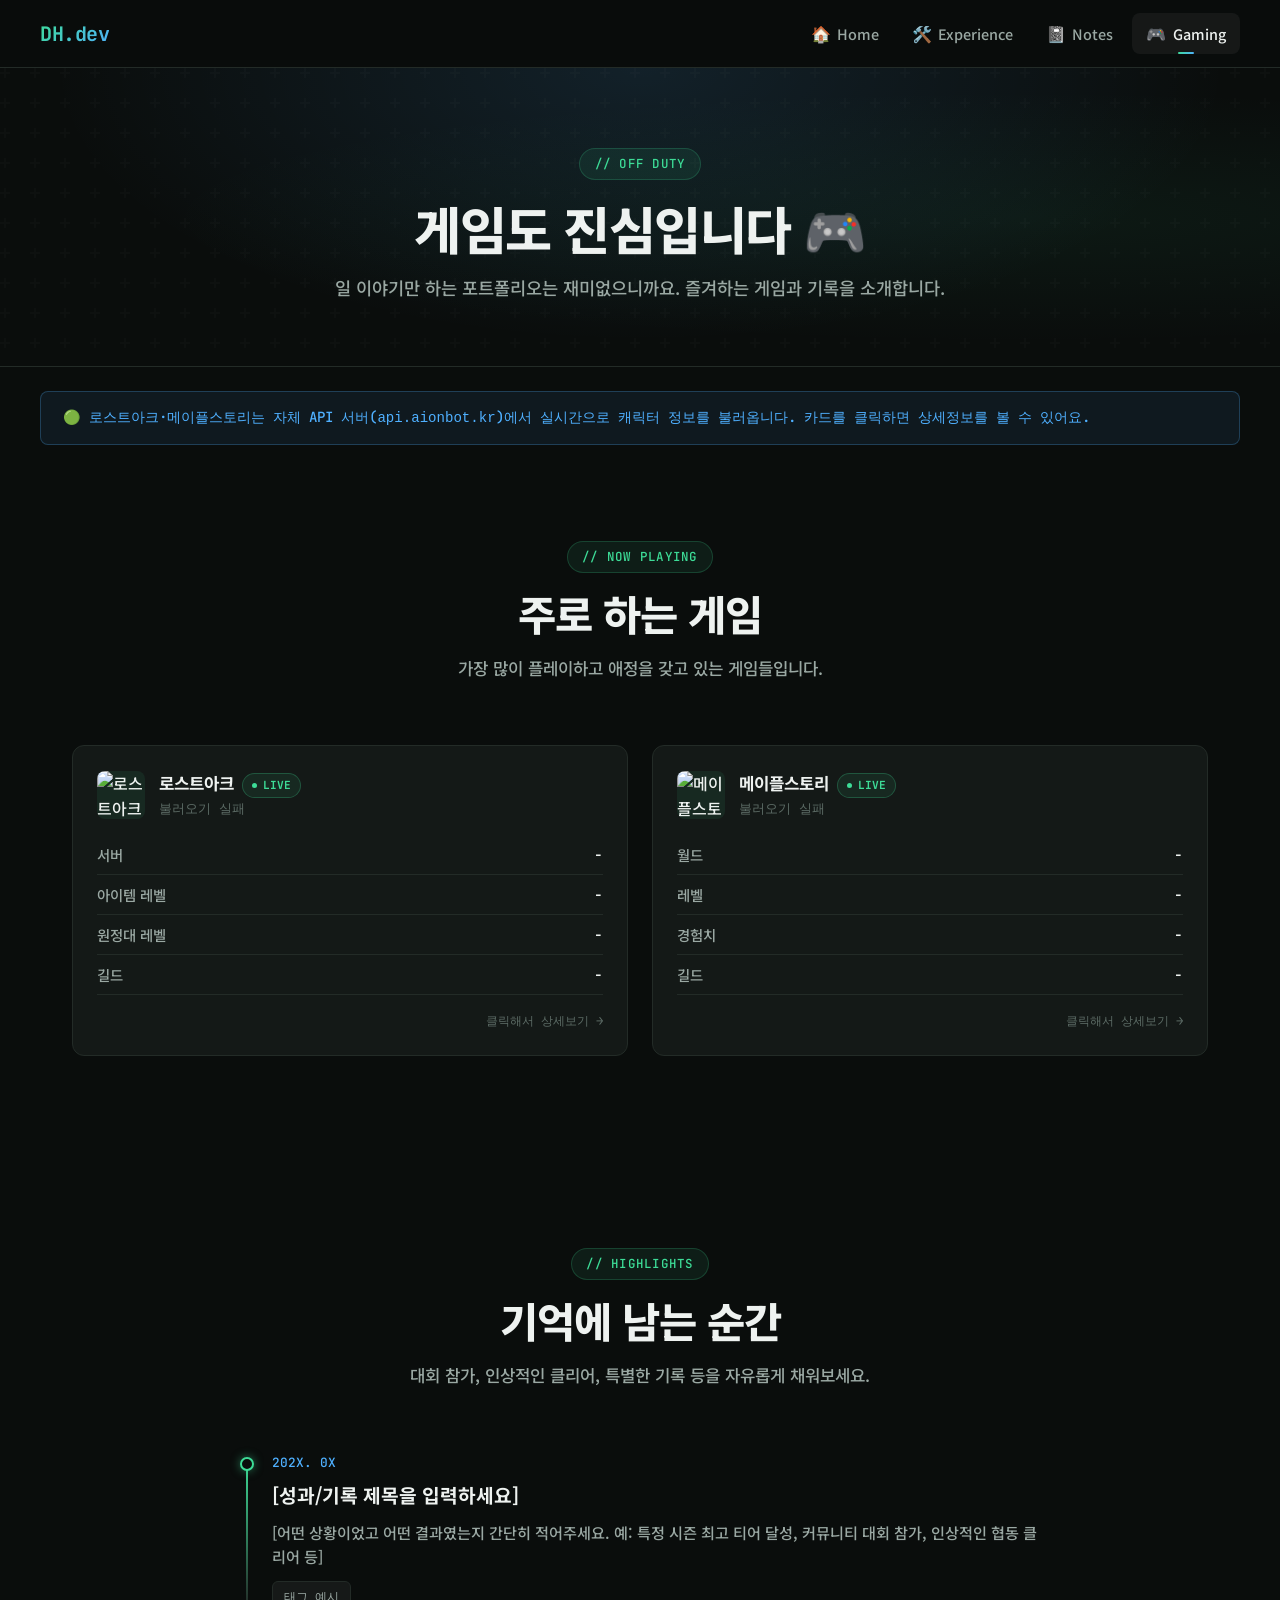
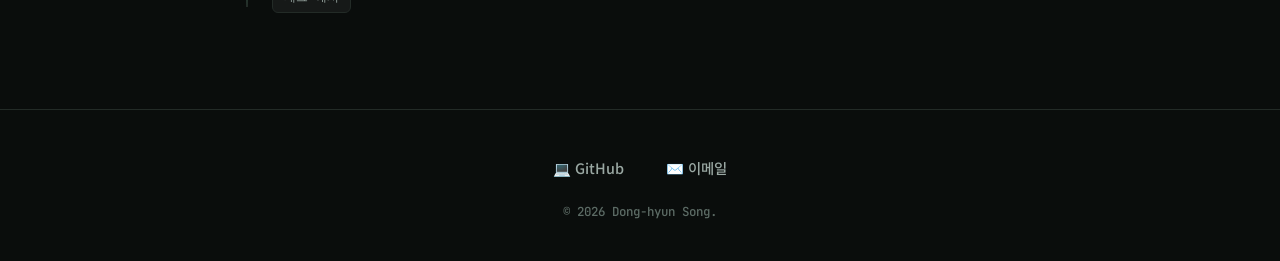
==== commit 8d6d1188: "폰트: Noto Sans KR 우선 적용 + 기본 두께 500으로 가독성 개선, 젬 누적효과 % 합산 표시" ====
--- a/gaming.html
+++ b/gaming.html
@@ -103,7 +103,7 @@
       overflow-y: auto;
       transform-origin: top left;
       padding: 2.5rem;
-      max-width: 720px;
+      max-width: 860px;
       margin: 0 auto;
       left: 0; right: 0;
     }
@@ -217,6 +217,19 @@
     .detail-table td:first-child { color: var(--text-secondary); }
     .detail-table td:last-child { text-align: right; font-family: var(--font-mono); color: var(--text-primary); }
 
+    .gem-effect-badge {
+      display: inline-block;
+      font-family: var(--font-mono); font-size: 0.66rem; font-weight: 700;
+      padding: 0.05rem 0.4rem;
+      border-radius: 4px;
+      margin-right: 0.5rem;
+      background: rgba(255, 255, 255, 0.06);
+      color: var(--text-muted);
+    }
+    .gem-effect-badge.is-active { color: var(--accent-green); background: rgba(61, 220, 151, 0.15); }
+    .gem-effect-table tr.gem-effect-inactive td { color: var(--text-muted); }
+    .gem-effect-table tr.gem-effect-inactive td:last-child { color: var(--text-muted); }
+
     /* 로펙에서 가져온 장비/악세서리 (환산점수 등 계산값 제외, 원본 정보만) */
     .equip-grid {
       display: grid;
@@ -260,8 +273,18 @@
       flex-shrink: 0;
     }
     .accessory-card .accessory-quality { font-family: var(--font-mono); font-size: 0.72rem; margin-bottom: 0.3rem; }
-    .accessory-option-row { display: flex; gap: 0.4rem; font-size: 0.76rem; color: var(--text-secondary); margin-bottom: 0.15rem; }
-    .accessory-option-row .opt-tier { font-family: var(--font-mono); color: var(--text-muted); flex-shrink: 0; }
+    .accessory-option-row { display: flex; align-items: center; gap: 0.4rem; font-size: 0.76rem; color: var(--text-secondary); margin-bottom: 0.2rem; }
+    .accessory-option-row .opt-tier {
+      font-family: var(--font-mono); font-size: 0.68rem; font-weight: 700;
+      color: #fff; flex-shrink: 0;
+      padding: 0.05rem 0.4rem;
+      border-radius: 4px;
+      background: var(--text-muted);
+    }
+    /* 로펙 실측 색상: 상 금색 / 중 보라 / 하 파랑 */
+    .accessory-option-row .opt-tier.tier-high { background: #d2a50a; }
+    .accessory-option-row .opt-tier.tier-mid  { background: #8b5cf6; }
+    .accessory-option-row .opt-tier.tier-low  { background: #2563eb; }
 
     .badge-icon { width: 16px; height: 16px; border-radius: 4px; object-fit: cover; }
 
@@ -545,9 +568,17 @@
         }).join('')}</div>`;
       }
 
+      // 로펙 실측 색상 기준: 상 금색 / 중 보라 / 하 파랑
+      function tierClass(tier) {
+        if (tier === '상') return 'tier-high';
+        if (tier === '중') return 'tier-mid';
+        if (tier === '하') return 'tier-low';
+        return '';
+      }
+
       function optionRowsHtml(options) {
         return (options || []).map((o) => `
-          <div class="accessory-option-row"><span class="opt-tier">${escapeHtml(o.tier)}</span><span>${escapeHtml(o.text)}</span></div>
+          <div class="accessory-option-row"><span class="opt-tier ${tierClass(o.tier)}">${escapeHtml(o.tier)}</span><span>${escapeHtml(o.text)}</span></div>
         `).join('');
       }
 
@@ -603,6 +634,40 @@
         }).join('')}</div>`;
       }
 
+      function renderArkgridCores(items) {
+        if (!items || !items.length) return '<p class="detail-loading">정보 없음</p>';
+        return `<div class="detail-icon-grid">${items.map((it) => `
+          <div class="detail-icon-item">
+            <img data-src="${imgProxy(it.icon)}" alt="" onerror="this.style.visibility='hidden'" />
+            <div class="icon-name" title="${escapeHtml(it.position)} · ${escapeHtml(it.name)}">${escapeHtml(it.position)}</div>
+            <div class="icon-lv">${escapeHtml(it.name)} (${escapeHtml(it.points)}P)</div>
+          </div>`).join('')}</div>`;
+      }
+
+      // 적용(active)되는 효과들의 % 값만 합산 — 초과분은 실제로 안 붙는 수치라 제외.
+      function sumActiveGemEffects(items) {
+        if (!items || !items.length) return null;
+        const total = items
+          .filter((it) => it.active && /%$/.test((it.value || '').trim()))
+          .reduce((sum, it) => sum + parseFloat(it.value), 0);
+        if (!total) return null;
+        return Math.round(total * 10) / 10;
+      }
+
+      // 젬 누적 효과 — 실제 적용되는 상위 효과(active)와 상한 초과로 버려지는 효과를 구분해서 보여준다.
+      function renderArkgridGemEffects(items) {
+        if (!items || !items.length) return '<p class="detail-loading">정보 없음</p>';
+        return `<table class="detail-table gem-effect-table">${items.map((it) => `
+          <tr class="${it.active ? '' : 'gem-effect-inactive'}">
+            <td>
+              <span class="gem-effect-badge ${it.active ? 'is-active' : ''}">${it.active ? '적용' : '초과'}</span>
+              ${escapeHtml(it.name)}
+            </td>
+            <td>${escapeHtml(it.value)}</td>
+          </tr>
+        `).join('')}</table>`;
+      }
+
       // ── Lazy-loaded extra detail sections ────────────────
       async function loadLostArkDetailExtra() {
         const extraEl = document.getElementById('detail-extra');
@@ -613,7 +678,9 @@
           <div class="detail-section-title">보석</div><p class="detail-loading">불러오는 중…</p>
           <div class="detail-section-title">전투 스킬</div><p class="detail-loading">불러오는 중…</p>
           <div class="detail-section-title">장비</div><p class="detail-loading">불러오는 중…</p>
-          <div class="detail-section-title">악세서리</div><p class="detail-loading">불러오는 중…</p>`;
+          <div class="detail-section-title">악세서리</div><p class="detail-loading">불러오는 중…</p>
+          <div class="detail-section-title">아크그리드</div><p class="detail-loading">불러오는 중…</p>
+          <div class="detail-section-title">젬 누적 효과</div><p class="detail-loading">불러오는 중…</p>`;
 
         const [detailRes, lopecRes] = await Promise.allSettled([
           fetch(`${API_BASE}/api/lostark/${encodeURIComponent(LOSTARK_CHARACTER)}/detail`).then((r) => {
@@ -652,6 +719,10 @@
           ${lopec ? renderEquipmentGrid(lopec.equipment) : '<p class="detail-loading">불러오지 못했습니다 (로펙)</p>'}
           <div class="detail-section-title">악세서리 ${lopec?.accessories?.length || 0}개</div>
           ${lopec ? renderAccessoryCards(lopec.accessories) : '<p class="detail-loading">불러오지 못했습니다 (로펙)</p>'}
+          <div class="detail-section-title">아크그리드</div>
+          ${lopec ? renderArkgridCores(lopec.arkgridCores) : '<p class="detail-loading">불러오지 못했습니다 (로펙)</p>'}
+          <div class="detail-section-title">젬 누적 효과${lopec && sumActiveGemEffects(lopec.arkgridGemEffects) != null ? ` - ${sumActiveGemEffects(lopec.arkgridGemEffects)}%` : ''}</div>
+          ${lopec ? renderArkgridGemEffects(lopec.arkgridGemEffects) : '<p class="detail-loading">불러오지 못했습니다 (로펙)</p>'}
         `;
         hydrateImages(extraEl);
       }
--- a/css/style.css
+++ b/css/style.css
@@ -38,7 +38,8 @@
 body {
   background-color: var(--bg-primary);
   color: var(--text-primary);
-  font-family: 'Pretendard', 'Noto Sans KR', -apple-system, BlinkMacSystemFont, 'Segoe UI', sans-serif;
+  font-family: 'Noto Sans KR', 'Pretendard', -apple-system, BlinkMacSystemFont, 'Segoe UI', sans-serif;
+  font-weight: 500;
   line-height: 1.6;
   overflow-x: hidden;
 }
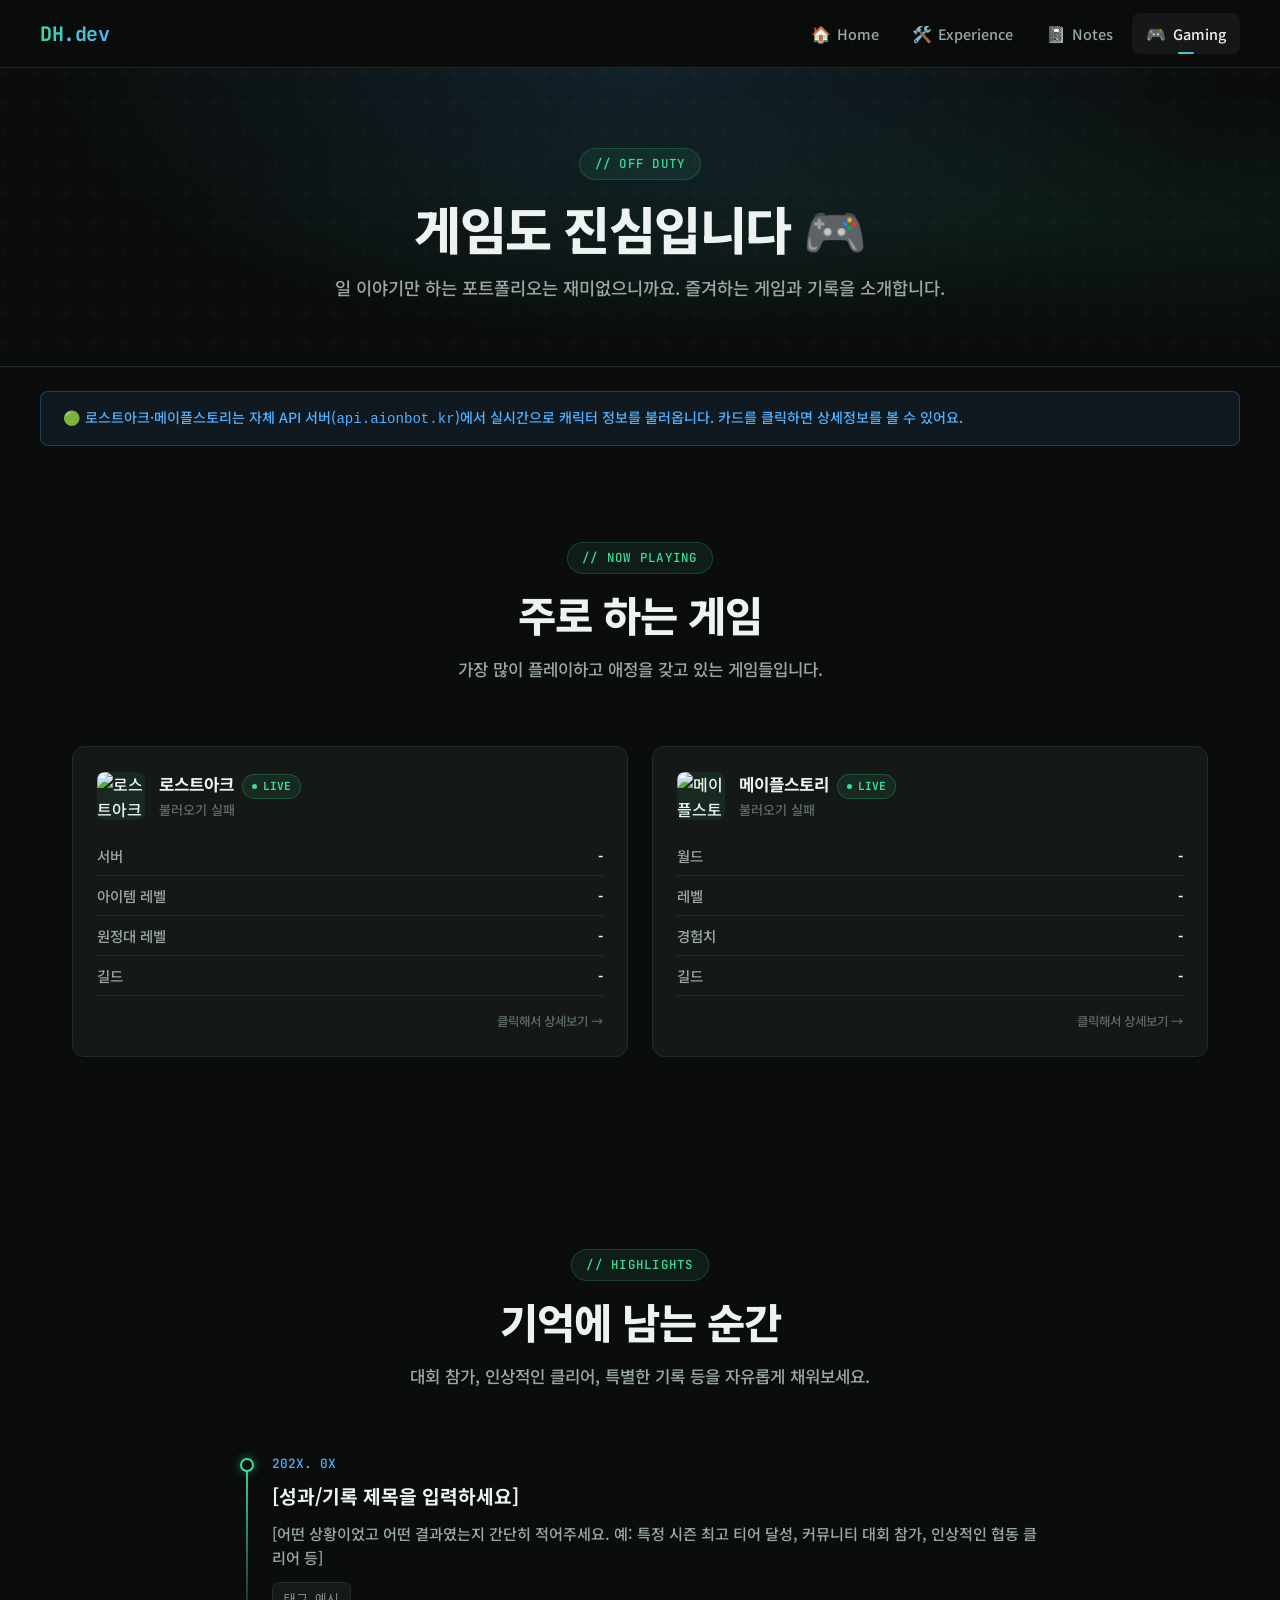
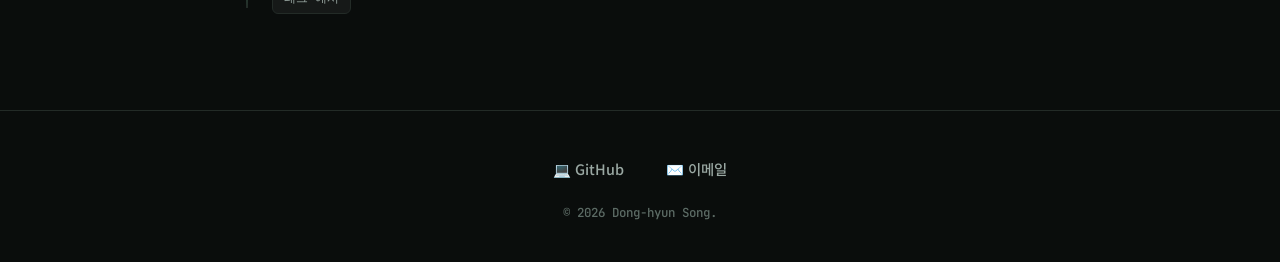
==== commit eed51b84: "gaming: 한글 포함 요소들 모노스페이스 제거하고 Noto Sans KR로 통일" ====
--- a/gaming.html
+++ b/gaming.html
@@ -21,7 +21,6 @@
       border-radius: var(--radius-sm);
       color: var(--accent-blue);
       font-size: 0.88rem;
-      font-family: var(--font-mono);
     }
     .game-card-head {
       display: flex;
@@ -37,11 +36,11 @@
       font-size: 1.4rem;
       flex-shrink: 0;
     }
-    .game-meta { font-size: 0.82rem; color: var(--text-muted); font-family: var(--font-mono); }
+    .game-meta { font-size: 0.82rem; color: var(--text-muted); }
     .stat-row { display: flex; justify-content: space-between; padding: 0.5rem 0; border-bottom: 1px solid var(--border); font-size: 0.9rem; }
     .stat-row:last-child { border-bottom: none; }
     .stat-row span:first-child { color: var(--text-secondary); }
-    .stat-row span:last-child { font-family: var(--font-mono); color: var(--text-primary); font-weight: 600; text-align: right; }
+    .stat-row span:last-child { color: var(--text-primary); font-weight: 700; text-align: right; }
     .game-portrait {
       width: 48px; height: 48px;
       border-radius: var(--radius-sm);
@@ -79,7 +78,6 @@
       margin-top: 1rem;
       font-size: 0.78rem;
       color: var(--text-muted);
-      font-family: var(--font-mono);
       text-align: right;
     }
 
@@ -138,7 +136,7 @@
       flex-shrink: 0;
     }
     .detail-game-tag {
-      font-family: var(--font-mono); font-size: 0.75rem;
+      font-size: 0.75rem; font-weight: 700;
       color: var(--accent-green); margin-bottom: 0.3rem;
     }
     .detail-title { font-size: 1.5rem; font-weight: 800; margin-bottom: 0.3rem; }
@@ -153,7 +151,7 @@
     .detail-external-link {
       display: inline-flex; align-items: center; gap: 0.4rem;
       margin-top: 0.6rem;
-      font-family: var(--font-mono); font-size: 0.78rem;
+      font-size: 0.78rem; font-weight: 500;
       color: var(--accent-blue);
       border: 1px solid rgba(79, 176, 255, 0.3);
       background: rgba(79, 176, 255, 0.08);
@@ -163,13 +161,13 @@
     .detail-external-link:hover { border-color: var(--accent-blue); background: rgba(79, 176, 255, 0.14); }
 
     .detail-section-title {
-      font-family: var(--font-mono); font-size: 0.78rem;
-      color: var(--accent-blue); text-transform: uppercase; letter-spacing: 0.06em;
+      font-size: 0.85rem; font-weight: 700;
+      color: var(--accent-blue); letter-spacing: 0.02em;
       margin: 2rem 0 0.9rem;
       padding-bottom: 0.5rem;
       border-bottom: 1px solid var(--border);
     }
-    .detail-loading { color: var(--text-muted); font-size: 0.85rem; font-family: var(--font-mono); }
+    .detail-loading { color: var(--text-muted); font-size: 0.85rem; }
 
     .detail-icon-grid {
       display: grid;
@@ -187,7 +185,7 @@
       border: 1px solid var(--border);
     }
     .detail-icon-item .icon-lv {
-      font-family: var(--font-mono); font-size: 0.66rem; color: var(--text-muted);
+      font-size: 0.66rem; font-weight: 500; color: var(--text-muted);
     }
     .detail-icon-item .icon-name {
       font-size: 0.68rem; color: var(--text-secondary); line-height: 1.25;
@@ -210,16 +208,16 @@
       border: 1px solid var(--border);
       background: rgba(255,255,255,0.03);
     }
-    .detail-badge .badge-lv { font-family: var(--font-mono); font-size: 0.7rem; color: var(--text-muted); }
+    .detail-badge .badge-lv { font-size: 0.7rem; font-weight: 600; color: var(--text-muted); }
 
     .detail-table { width: 100%; border-collapse: collapse; font-size: 0.85rem; }
     .detail-table td { padding: 0.4rem 0.5rem; border-bottom: 1px solid var(--border); }
     .detail-table td:first-child { color: var(--text-secondary); }
-    .detail-table td:last-child { text-align: right; font-family: var(--font-mono); color: var(--text-primary); }
+    .detail-table td:last-child { text-align: right; font-weight: 700; color: var(--text-primary); }
 
     .gem-effect-badge {
       display: inline-block;
-      font-family: var(--font-mono); font-size: 0.66rem; font-weight: 700;
+      font-size: 0.66rem; font-weight: 700;
       padding: 0.05rem 0.4rem;
       border-radius: 4px;
       margin-right: 0.5rem;
@@ -251,7 +249,7 @@
       font-size: 0.7rem; color: var(--text-secondary); line-height: 1.25;
       max-width: 90px; overflow: hidden; text-overflow: ellipsis; white-space: nowrap;
     }
-    .equip-item .equip-meta { font-family: var(--font-mono); font-size: 0.66rem; color: var(--text-muted); }
+    .equip-item .equip-meta { font-size: 0.66rem; font-weight: 500; color: var(--text-muted); }
 
     .accessory-grid {
       display: grid;
@@ -272,10 +270,10 @@
       border: 2px solid var(--border);
       flex-shrink: 0;
     }
-    .accessory-card .accessory-quality { font-family: var(--font-mono); font-size: 0.72rem; margin-bottom: 0.3rem; }
+    .accessory-card .accessory-quality { font-size: 0.72rem; font-weight: 700; margin-bottom: 0.3rem; }
     .accessory-option-row { display: flex; align-items: center; gap: 0.4rem; font-size: 0.76rem; color: var(--text-secondary); margin-bottom: 0.2rem; }
     .accessory-option-row .opt-tier {
-      font-family: var(--font-mono); font-size: 0.68rem; font-weight: 700;
+      font-size: 0.68rem; font-weight: 700;
       color: #fff; flex-shrink: 0;
       padding: 0.05rem 0.4rem;
       border-radius: 4px;
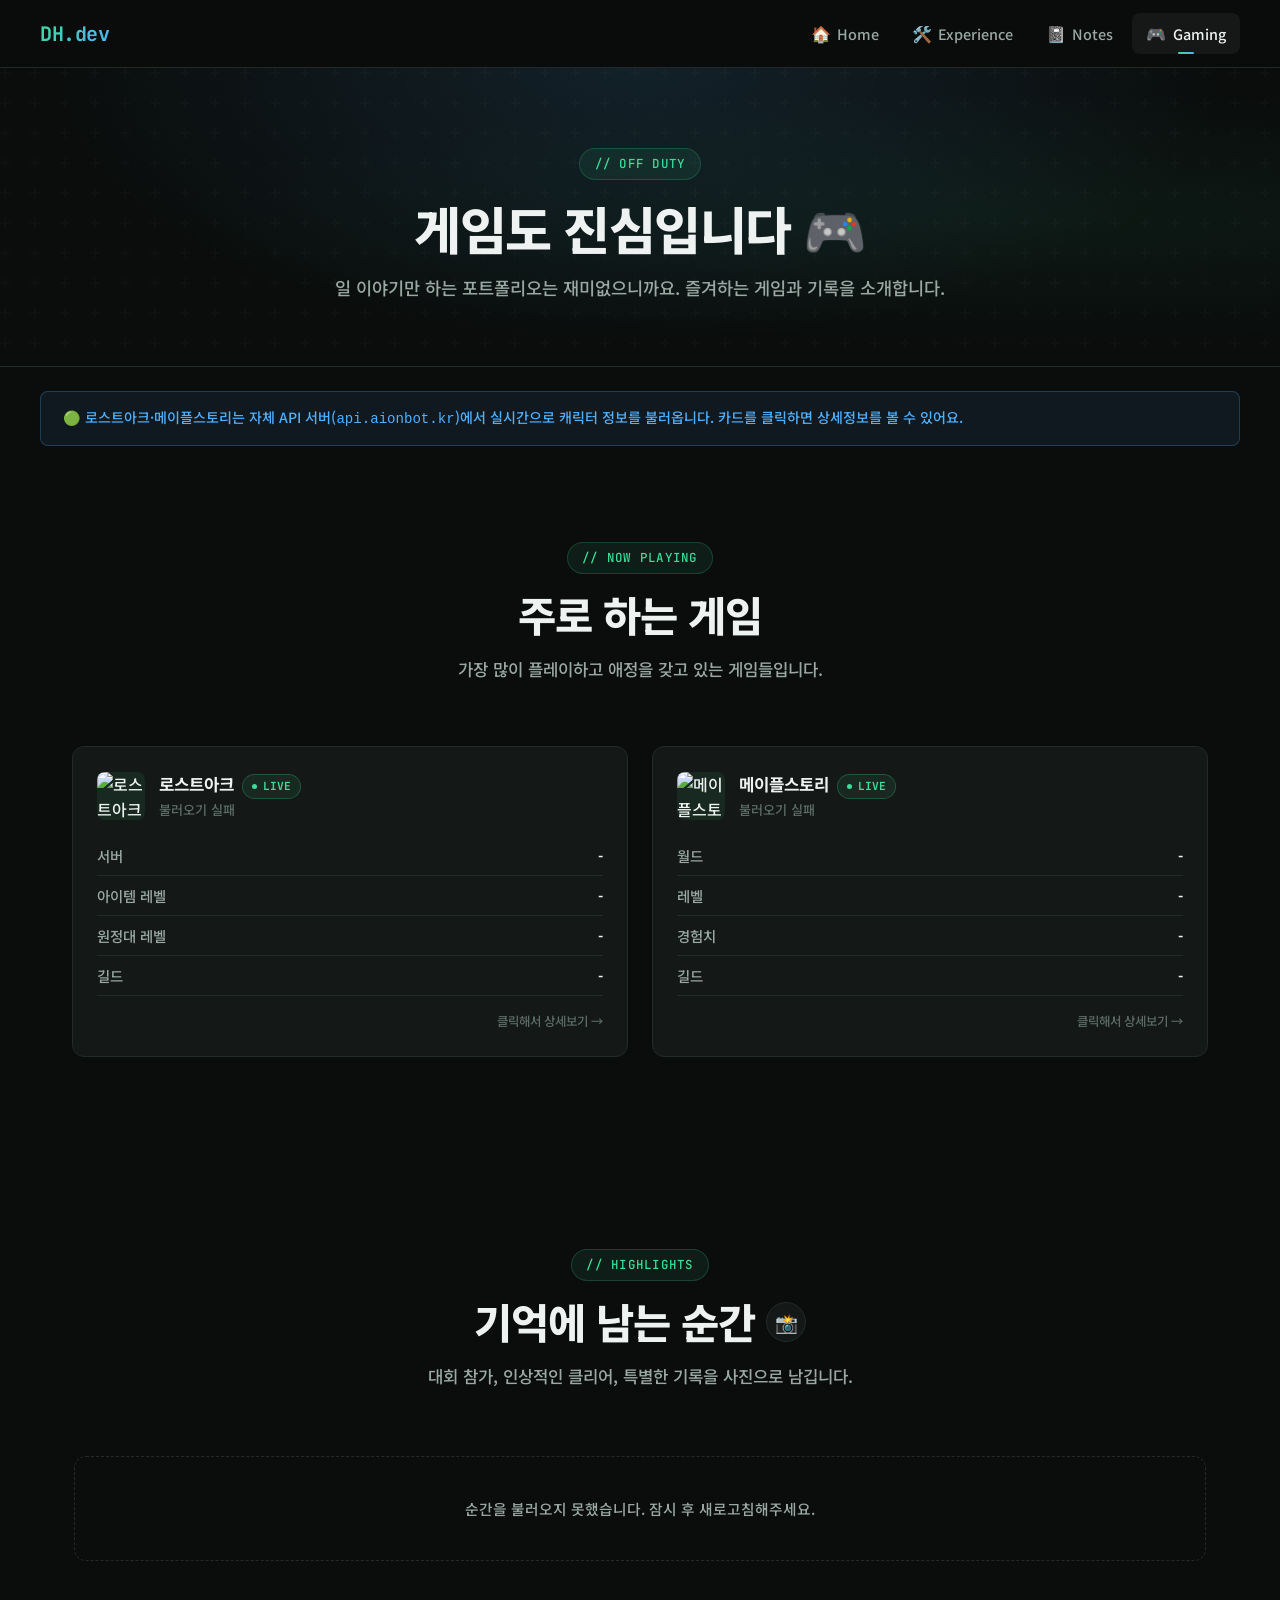
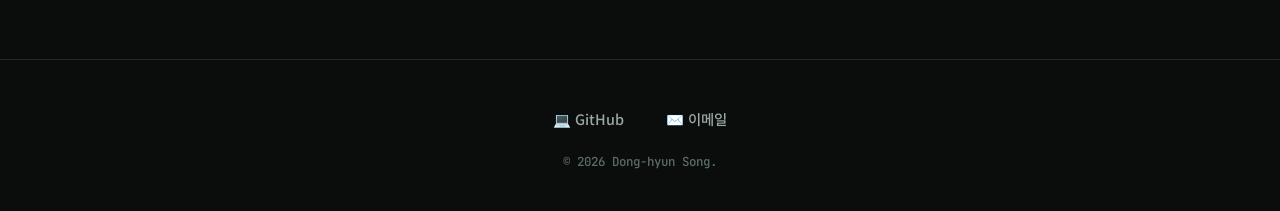
==== commit b0669cb6: "gaming: 기억에 남는 순간 - 사진 업로드/드래그앤드롭 라이브러리 기능 추가" ====
--- a/gaming.html
+++ b/gaming.html
@@ -286,6 +286,171 @@
 
     .badge-icon { width: 16px; height: 16px; border-radius: 4px; object-fit: cover; }
 
+    /* ── Moments (사진 라이브러리) ─────────────────────────── */
+    .section-title { display: flex; align-items: center; justify-content: center; gap: 0.7rem; }
+
+    .moments-upload-btn {
+      display: inline-flex; align-items: center; justify-content: center;
+      width: 40px; height: 40px;
+      font-size: 1.15rem;
+      border-radius: 50%;
+      border: 1px solid var(--border);
+      background: var(--bg-card);
+      cursor: pointer;
+      transition: var(--transition);
+    }
+    .moments-upload-btn:hover { border-color: var(--accent-green); background: rgba(61, 220, 151, 0.08); transform: translateY(-1px); }
+
+    .moments-dropzone {
+      position: relative;
+      border: 2px dashed transparent;
+      border-radius: var(--radius-md);
+      transition: border-color 0.2s ease, background 0.2s ease;
+      min-height: 80px;
+    }
+    .moments-dropzone.drag-over {
+      border-color: var(--accent-green);
+      background: rgba(61, 220, 151, 0.04);
+    }
+    .moments-drop-overlay {
+      display: none;
+      position: absolute; inset: 0;
+      align-items: center; justify-content: center;
+      font-weight: 700; color: var(--accent-green);
+      background: rgba(10, 13, 12, 0.85);
+      border-radius: var(--radius-md);
+      pointer-events: none;
+      z-index: 1;
+    }
+    .moments-dropzone.drag-over .moments-drop-overlay { display: flex; }
+
+    .moments-empty {
+      display: none;
+      text-align: center;
+      color: var(--text-secondary);
+      font-size: 0.92rem;
+      padding: 2.5rem 1.5rem;
+      border: 1px dashed var(--border);
+      border-radius: var(--radius-md);
+    }
+
+    .moments-grid {
+      display: grid;
+      grid-template-columns: repeat(auto-fill, minmax(200px, 1fr));
+      gap: 1.2rem;
+    }
+    .moment-card {
+      cursor: pointer;
+      border-radius: var(--radius-md);
+      overflow: hidden;
+      border: 1px solid var(--border);
+      background: var(--bg-card);
+      transition: var(--transition);
+    }
+    .moment-card:hover { border-color: var(--border-accent); transform: translateY(-3px); box-shadow: var(--shadow-glow); }
+    .moment-thumb {
+      width: 100%; aspect-ratio: 4 / 3;
+      object-fit: cover;
+      background: rgba(255,255,255,0.04);
+      display: block;
+    }
+    .moment-card-title {
+      padding: 0.7rem 0.9rem;
+      font-size: 0.9rem; font-weight: 700;
+      white-space: nowrap; overflow: hidden; text-overflow: ellipsis;
+    }
+
+    /* 업로드 폼 */
+    .moments-upload-overlay {
+      position: fixed; inset: 0; z-index: 2100;
+      display: none;
+      align-items: center; justify-content: center;
+      background: rgba(5, 8, 7, 0.72);
+      backdrop-filter: blur(6px);
+      -webkit-backdrop-filter: blur(6px);
+      padding: 1.5rem;
+    }
+    .moments-upload-overlay.open { display: flex; }
+    .moments-upload-panel {
+      position: relative;
+      width: 100%; max-width: 420px;
+      max-height: 90vh; overflow-y: auto;
+      background: var(--bg-card);
+      border: 1px solid var(--border-accent);
+      border-radius: var(--radius-lg);
+      box-shadow: var(--shadow-card);
+      padding: 2rem;
+      animation: fadeInUp 0.25s ease both;
+    }
+    .moments-panel-title { font-size: 1.15rem; font-weight: 800; margin-bottom: 1.1rem; }
+    .moments-preview {
+      width: 100%; max-height: 220px; object-fit: contain;
+      background: rgba(255,255,255,0.03);
+      border: 1px solid var(--border);
+      border-radius: var(--radius-sm);
+      margin-bottom: 1rem;
+    }
+    .moments-input {
+      width: 100%;
+      background: var(--bg-secondary);
+      border: 1px solid var(--border);
+      border-radius: var(--radius-sm);
+      padding: 0.7rem 0.9rem;
+      color: var(--text-primary);
+      font-family: inherit;
+      font-size: 0.92rem;
+      margin-bottom: 0.7rem;
+    }
+    .moments-input:focus { outline: none; border-color: var(--accent-green); }
+    .moments-textarea { min-height: 90px; resize: vertical; }
+    .moments-upload-status { font-size: 0.85rem; min-height: 1.2rem; margin-bottom: 0.6rem; color: var(--text-secondary); }
+    .moments-upload-status.is-success { color: var(--accent-green); }
+    .moments-upload-status.is-error { color: #ff8a80; }
+    .moments-submit-btn { width: 100%; justify-content: center; }
+    .moments-submit-btn:disabled { opacity: 0.6; cursor: not-allowed; }
+
+    /* 라이트박스 */
+    .moments-lightbox {
+      position: fixed; inset: 0; z-index: 2100;
+      display: none;
+      background: rgba(5, 8, 7, 0.9);
+      backdrop-filter: blur(8px);
+      -webkit-backdrop-filter: blur(8px);
+    }
+    .moments-lightbox.open { display: block; }
+    .moments-lightbox-inner {
+      max-width: 1000px; margin: 0 auto;
+      height: 100%;
+      display: flex; flex-direction: column;
+      align-items: center; justify-content: center;
+      gap: 1.2rem;
+      padding: 4rem 1.5rem 2rem;
+    }
+    .moments-lightbox-img {
+      max-width: 100%; max-height: 60vh;
+      object-fit: contain;
+      border-radius: var(--radius-md);
+      border: 1px solid var(--border);
+    }
+    .moments-lightbox-info { text-align: center; max-width: 600px; }
+    .moments-lightbox-info h3 { font-size: 1.2rem; font-weight: 800; margin-bottom: 0.5rem; }
+    .moments-lightbox-info p { color: var(--text-secondary); font-size: 0.95rem; white-space: pre-wrap; margin-bottom: 0.6rem; }
+    .moments-lightbox-date { font-size: 0.78rem; color: var(--text-muted); margin-bottom: 1rem; }
+    .moments-delete-btn {
+      font-size: 0.8rem;
+      color: #ff8a80;
+      background: rgba(255, 95, 87, 0.08);
+      border: 1px solid rgba(255, 95, 87, 0.3);
+      padding: 0.4rem 0.9rem;
+      border-radius: var(--radius-sm);
+      cursor: pointer;
+    }
+    .moments-delete-btn:hover { background: rgba(255, 95, 87, 0.16); }
+
+    @media (max-width: 640px) {
+      .moments-grid { grid-template-columns: repeat(auto-fill, minmax(140px, 1fr)); gap: 0.8rem; }
+    }
+
     @media (prefers-reduced-motion: reduce) {
       .detail-panel { transition: none !important; }
     }
@@ -358,26 +523,52 @@
       </div>
     </section>
 
-    <!-- ── ACHIEVEMENTS ─────────────────────────────────── -->
+    <!-- ── MOMENTS (사진 라이브러리) ─────────────────────── -->
     <section class="section">
       <div class="section-header">
         <span class="section-tag">// Highlights</span>
-        <h2 class="section-title">기억에 남는 순간</h2>
-        <p class="section-desc">대회 참가, 인상적인 클리어, 특별한 기록 등을 자유롭게 채워보세요.</p>
+        <h2 class="section-title">
+          기억에 남는 순간
+          <button class="moments-upload-btn" id="moments-upload-btn" type="button" title="사진 추가" aria-label="사진 추가">📸</button>
+        </h2>
+        <p class="section-desc">대회 참가, 인상적인 클리어, 특별한 기록을 사진으로 남깁니다.</p>
       </div>
 
-      <div class="timeline">
-        <div class="timeline-item">
-          <div class="timeline-dot"></div>
-          <div class="timeline-date">202X. 0X</div>
-          <div class="timeline-title">[성과/기록 제목을 입력하세요]</div>
-          <p class="timeline-desc">[어떤 상황이었고 어떤 결과였는지 간단히 적어주세요. 예: 특정 시즌 최고 티어 달성, 커뮤니티 대회 참가, 인상적인 협동 클리어 등]</p>
-          <div class="timeline-tags">
-            <span class="tag">태그 예시</span>
-          </div>
-        </div>
+      <div class="moments-dropzone" id="moments-dropzone">
+        <div class="moments-grid" id="moments-grid"></div>
+        <p class="moments-empty" id="moments-empty">아직 등록된 순간이 없습니다. 위 📸 버튼을 누르거나, 사진을 이 영역에 드래그해서 놓아보세요.</p>
+        <div class="moments-drop-overlay" id="moments-drop-overlay">여기에 놓으면 바로 업로드됩니다 📸</div>
       </div>
+      <input type="file" id="moments-file-input" accept="image/png,image/jpeg,image/webp,image/gif" hidden />
     </section>
+  </div>
+
+  <!-- ── Moments 업로드 폼 ─────────────────────────────────── -->
+  <div class="moments-upload-overlay" id="moments-upload-overlay" aria-hidden="true">
+    <div class="moments-upload-panel">
+      <button class="detail-close" id="moments-upload-close" aria-label="닫기">✕</button>
+      <h3 class="moments-panel-title">새 순간 추가</h3>
+      <img class="moments-preview" id="moments-preview-img" alt="선택한 사진 미리보기" />
+      <input type="text" class="moments-input" id="moments-title-input" placeholder="제목" maxlength="80" />
+      <textarea class="moments-input moments-textarea" id="moments-content-input" placeholder="어떤 순간이었는지 적어주세요" maxlength="1000"></textarea>
+      <input type="password" class="moments-input" id="moments-password-input" placeholder="업로드 비밀번호" autocomplete="off" />
+      <div class="moments-upload-status" id="moments-upload-status"></div>
+      <button class="btn btn-primary moments-submit-btn" id="moments-submit-btn" type="button">게시</button>
+    </div>
+  </div>
+
+  <!-- ── Moments 라이트박스 ───────────────────────────────── -->
+  <div class="moments-lightbox" id="moments-lightbox" aria-hidden="true">
+    <button class="detail-close" id="moments-lightbox-close" aria-label="닫기">✕</button>
+    <div class="moments-lightbox-inner">
+      <img class="moments-lightbox-img" id="moments-lightbox-img" alt="" />
+      <div class="moments-lightbox-info">
+        <h3 id="moments-lightbox-title"></h3>
+        <p id="moments-lightbox-content"></p>
+        <div class="moments-lightbox-date" id="moments-lightbox-date"></div>
+        <button class="moments-delete-btn" id="moments-lightbox-delete" type="button">삭제</button>
+      </div>
+    </div>
   </div>
 
   <!-- ── Detail overlay ───────────────────────────────────── -->
@@ -959,8 +1150,211 @@
         if (e.key === 'Escape' && overlay.classList.contains('open')) closeDetail();
       });
 
+      // ── Moments (기억에 남는 순간 — 사진 라이브러리) ──────────────
+      let momentsCache = [];
+      let uploadPendingFile = null;
+      let deleteTargetId = null;
+
+      async function loadMoments() {
+        const empty = document.getElementById('moments-empty');
+        try {
+          const res = await fetch(`${API_BASE}/api/moments`);
+          if (!res.ok) throw new Error(`HTTP ${res.status}`);
+          momentsCache = await res.json();
+          renderMomentsGrid();
+        } catch (err) {
+          momentsCache = [];
+          empty.textContent = '순간을 불러오지 못했습니다. 잠시 후 새로고침해주세요.';
+          empty.style.display = 'block';
+          console.warn('moments load error:', err);
+        }
+      }
+
+      function renderMomentsGrid() {
+        const grid = document.getElementById('moments-grid');
+        const empty = document.getElementById('moments-empty');
+        if (!momentsCache.length) {
+          grid.innerHTML = '';
+          empty.style.display = 'block';
+          return;
+        }
+        empty.style.display = 'none';
+        grid.innerHTML = momentsCache.map((m, i) => `
+          <div class="moment-card" data-index="${i}" role="button" tabindex="0" aria-label="${escapeHtml(m.title)} 크게 보기">
+            <img class="moment-thumb" data-src="${API_BASE}${m.image}" alt="${escapeHtml(m.title)}" />
+            <div class="moment-card-title">${escapeHtml(m.title)}</div>
+          </div>
+        `).join('');
+        hydrateImages(grid);
+        grid.querySelectorAll('.moment-card').forEach((card) => {
+          const open = () => openLightbox(momentsCache[Number(card.dataset.index)]);
+          card.addEventListener('click', open);
+          card.addEventListener('keydown', (e) => {
+            if (e.key === 'Enter' || e.key === ' ') { e.preventDefault(); open(); }
+          });
+        });
+      }
+
+      function openLightbox(moment) {
+        const lb = document.getElementById('moments-lightbox');
+        document.getElementById('moments-lightbox-title').textContent = moment.title;
+        document.getElementById('moments-lightbox-content').textContent = moment.content || '';
+        document.getElementById('moments-lightbox-date').textContent =
+          new Date(moment.createdAt).toLocaleDateString('ko-KR', { year: 'numeric', month: 'long', day: 'numeric' });
+        setImageBlob(document.getElementById('moments-lightbox-img'), `${API_BASE}${moment.image}`);
+        deleteTargetId = moment.id;
+        lb.classList.add('open');
+        lb.setAttribute('aria-hidden', 'false');
+        document.body.style.overflow = 'hidden';
+      }
+
+      function closeLightbox() {
+        const lb = document.getElementById('moments-lightbox');
+        lb.classList.remove('open');
+        lb.setAttribute('aria-hidden', 'true');
+        document.body.style.overflow = '';
+        deleteTargetId = null;
+      }
+
+      function openUploadForm(file) {
+        uploadPendingFile = file;
+        document.getElementById('moments-preview-img').src = URL.createObjectURL(file);
+        document.getElementById('moments-title-input').value = '';
+        document.getElementById('moments-content-input').value = '';
+        document.getElementById('moments-password-input').value = sessionStorage.getItem('momentsUploadPw') || '';
+        const statusEl = document.getElementById('moments-upload-status');
+        statusEl.textContent = '';
+        statusEl.className = 'moments-upload-status';
+
+        const overlay = document.getElementById('moments-upload-overlay');
+        overlay.classList.add('open');
+        overlay.setAttribute('aria-hidden', 'false');
+        document.body.style.overflow = 'hidden';
+      }
+
+      function closeUploadForm() {
+        const overlay = document.getElementById('moments-upload-overlay');
+        overlay.classList.remove('open');
+        overlay.setAttribute('aria-hidden', 'true');
+        document.body.style.overflow = '';
+        uploadPendingFile = null;
+      }
+
+      async function submitMomentUpload() {
+        const statusEl = document.getElementById('moments-upload-status');
+        const title = document.getElementById('moments-title-input').value.trim();
+        const content = document.getElementById('moments-content-input').value.trim();
+        const password = document.getElementById('moments-password-input').value;
+
+        statusEl.className = 'moments-upload-status';
+        if (!uploadPendingFile) { statusEl.textContent = '이미지를 다시 선택해주세요.'; statusEl.classList.add('is-error'); return; }
+        if (!title) { statusEl.textContent = '제목을 입력해주세요.'; statusEl.classList.add('is-error'); return; }
+        if (!password) { statusEl.textContent = '업로드 비밀번호를 입력해주세요.'; statusEl.classList.add('is-error'); return; }
+
+        const btn = document.getElementById('moments-submit-btn');
+        btn.disabled = true;
+        statusEl.textContent = '업로드 중…';
+
+        const fd = new FormData();
+        fd.append('image', uploadPendingFile);
+        fd.append('title', title);
+        fd.append('content', content);
+
+        try {
+          const res = await fetch(`${API_BASE}/api/moments`, {
+            method: 'POST',
+            headers: { 'x-upload-password': password },
+            body: fd,
+          });
+          if (res.status === 401) throw new Error('비밀번호가 틀렸습니다.');
+          if (!res.ok) {
+            const body = await res.json().catch(() => ({}));
+            throw new Error(body.error || `업로드 실패 (${res.status})`);
+          }
+          sessionStorage.setItem('momentsUploadPw', password);
+          statusEl.textContent = '업로드 완료!';
+          statusEl.classList.add('is-success');
+          await loadMoments();
+          setTimeout(closeUploadForm, 500);
+        } catch (err) {
+          statusEl.textContent = err.message;
+          statusEl.classList.add('is-error');
+        } finally {
+          btn.disabled = false;
+        }
+      }
+
+      async function deleteMoment(id) {
+        const saved = sessionStorage.getItem('momentsUploadPw');
+        const password = saved || window.prompt('삭제하려면 업로드 비밀번호를 입력하세요');
+        if (!password) return;
+        try {
+          const res = await fetch(`${API_BASE}/api/moments/${id}`, {
+            method: 'DELETE',
+            headers: { 'x-upload-password': password },
+          });
+          if (res.status === 401) {
+            sessionStorage.removeItem('momentsUploadPw');
+            alert('비밀번호가 틀렸습니다.');
+            return;
+          }
+          if (!res.ok) throw new Error('삭제에 실패했습니다.');
+          sessionStorage.setItem('momentsUploadPw', password);
+          closeLightbox();
+          await loadMoments();
+        } catch (err) {
+          alert(err.message);
+        }
+      }
+
+      function initMoments() {
+        const dropzone = document.getElementById('moments-dropzone');
+        const fileInput = document.getElementById('moments-file-input');
+
+        document.getElementById('moments-upload-btn').addEventListener('click', () => fileInput.click());
+        fileInput.addEventListener('change', () => {
+          if (fileInput.files[0]) openUploadForm(fileInput.files[0]);
+          fileInput.value = '';
+        });
+
+        dropzone.addEventListener('dragenter', (e) => { e.preventDefault(); dropzone.classList.add('drag-over'); });
+        dropzone.addEventListener('dragover', (e) => { e.preventDefault(); });
+        dropzone.addEventListener('dragleave', (e) => {
+          if (!dropzone.contains(e.relatedTarget)) dropzone.classList.remove('drag-over');
+        });
+        dropzone.addEventListener('drop', (e) => {
+          e.preventDefault();
+          dropzone.classList.remove('drag-over');
+          const file = e.dataTransfer.files && e.dataTransfer.files[0];
+          if (file && file.type.startsWith('image/')) openUploadForm(file);
+        });
+
+        document.getElementById('moments-upload-close').addEventListener('click', closeUploadForm);
+        document.getElementById('moments-submit-btn').addEventListener('click', submitMomentUpload);
+        document.getElementById('moments-upload-overlay').addEventListener('click', (e) => {
+          if (e.target.id === 'moments-upload-overlay') closeUploadForm();
+        });
+
+        document.getElementById('moments-lightbox-close').addEventListener('click', closeLightbox);
+        document.getElementById('moments-lightbox').addEventListener('click', (e) => {
+          if (e.target.id === 'moments-lightbox') closeLightbox();
+        });
+        document.getElementById('moments-lightbox-delete').addEventListener('click', () => {
+          if (deleteTargetId) deleteMoment(deleteTargetId);
+        });
+
+        document.addEventListener('keydown', (e) => {
+          if (e.key !== 'Escape') return;
+          if (document.getElementById('moments-lightbox').classList.contains('open')) closeLightbox();
+          if (document.getElementById('moments-upload-overlay').classList.contains('open')) closeUploadForm();
+        });
+
+        loadMoments();
+      }
+
       loadLostArk();
       loadMaple();
+      initMoments();
     })();
   </script>
 </body>
